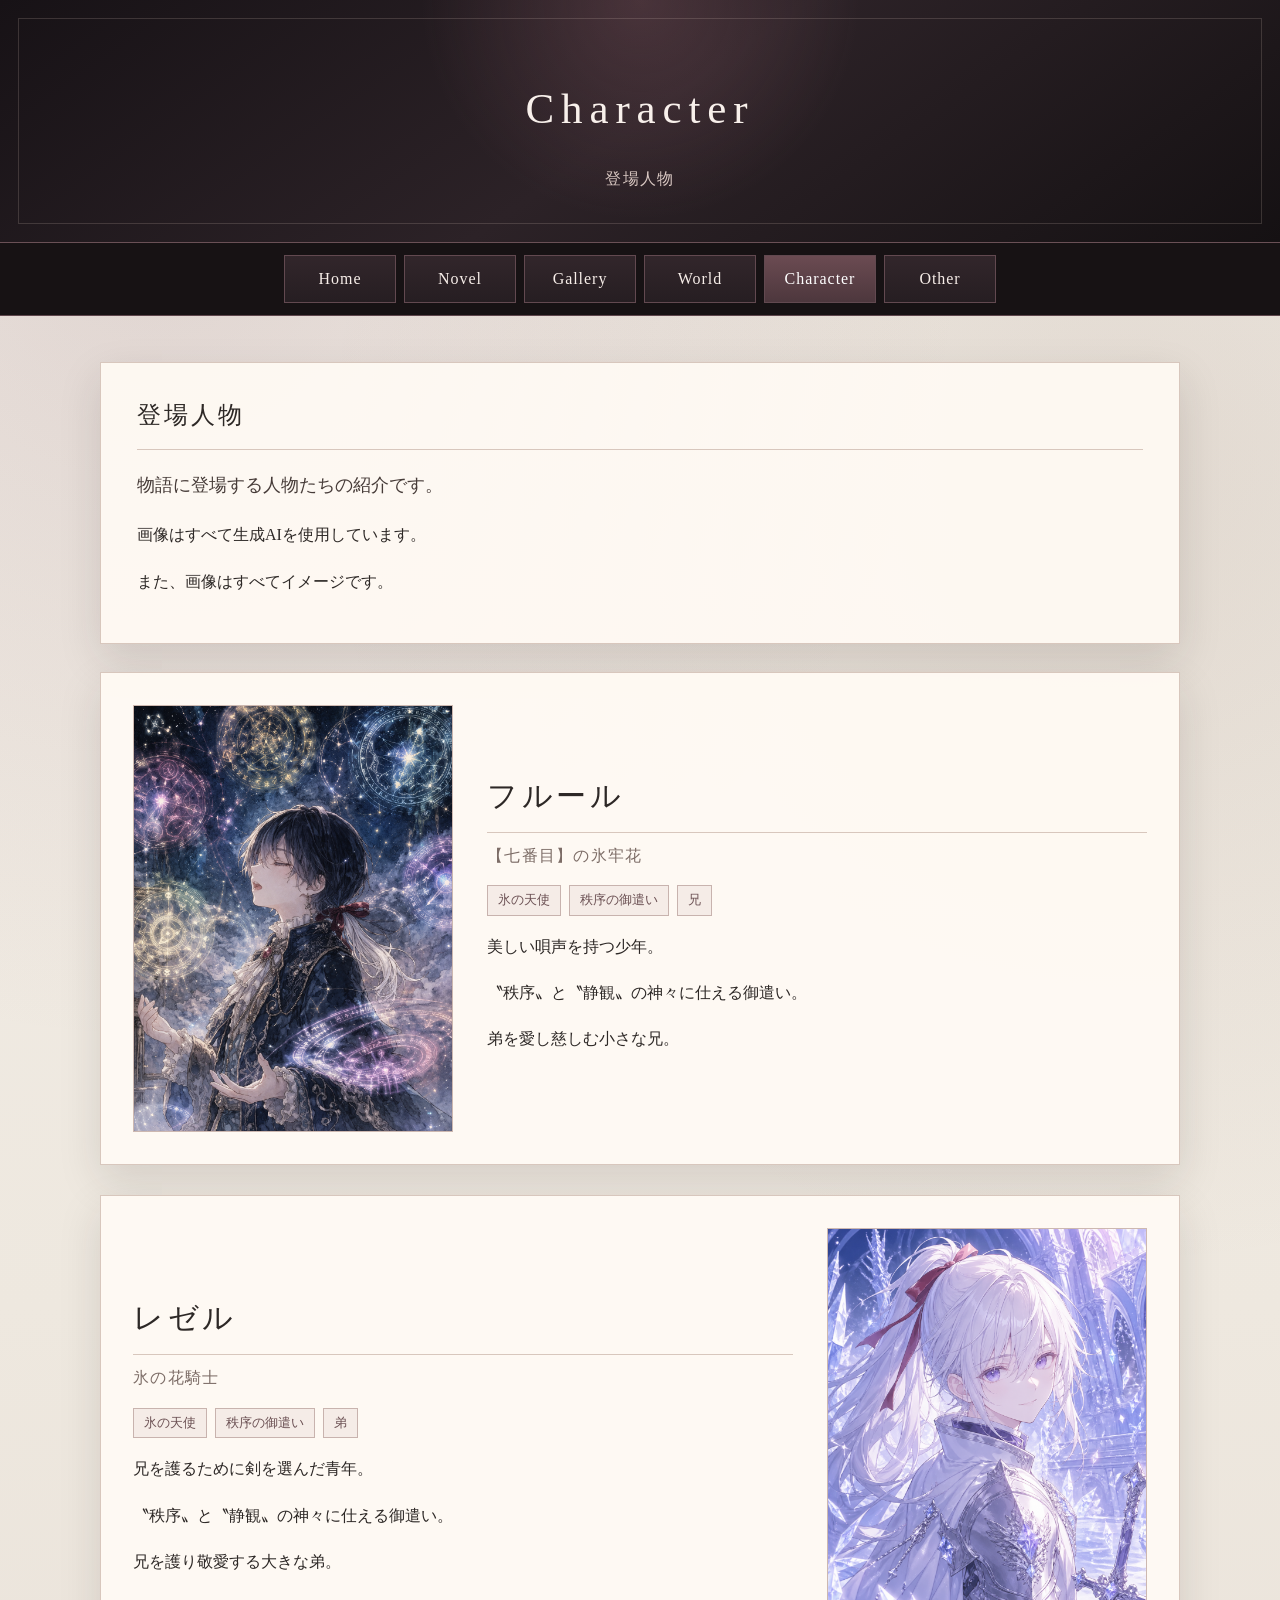
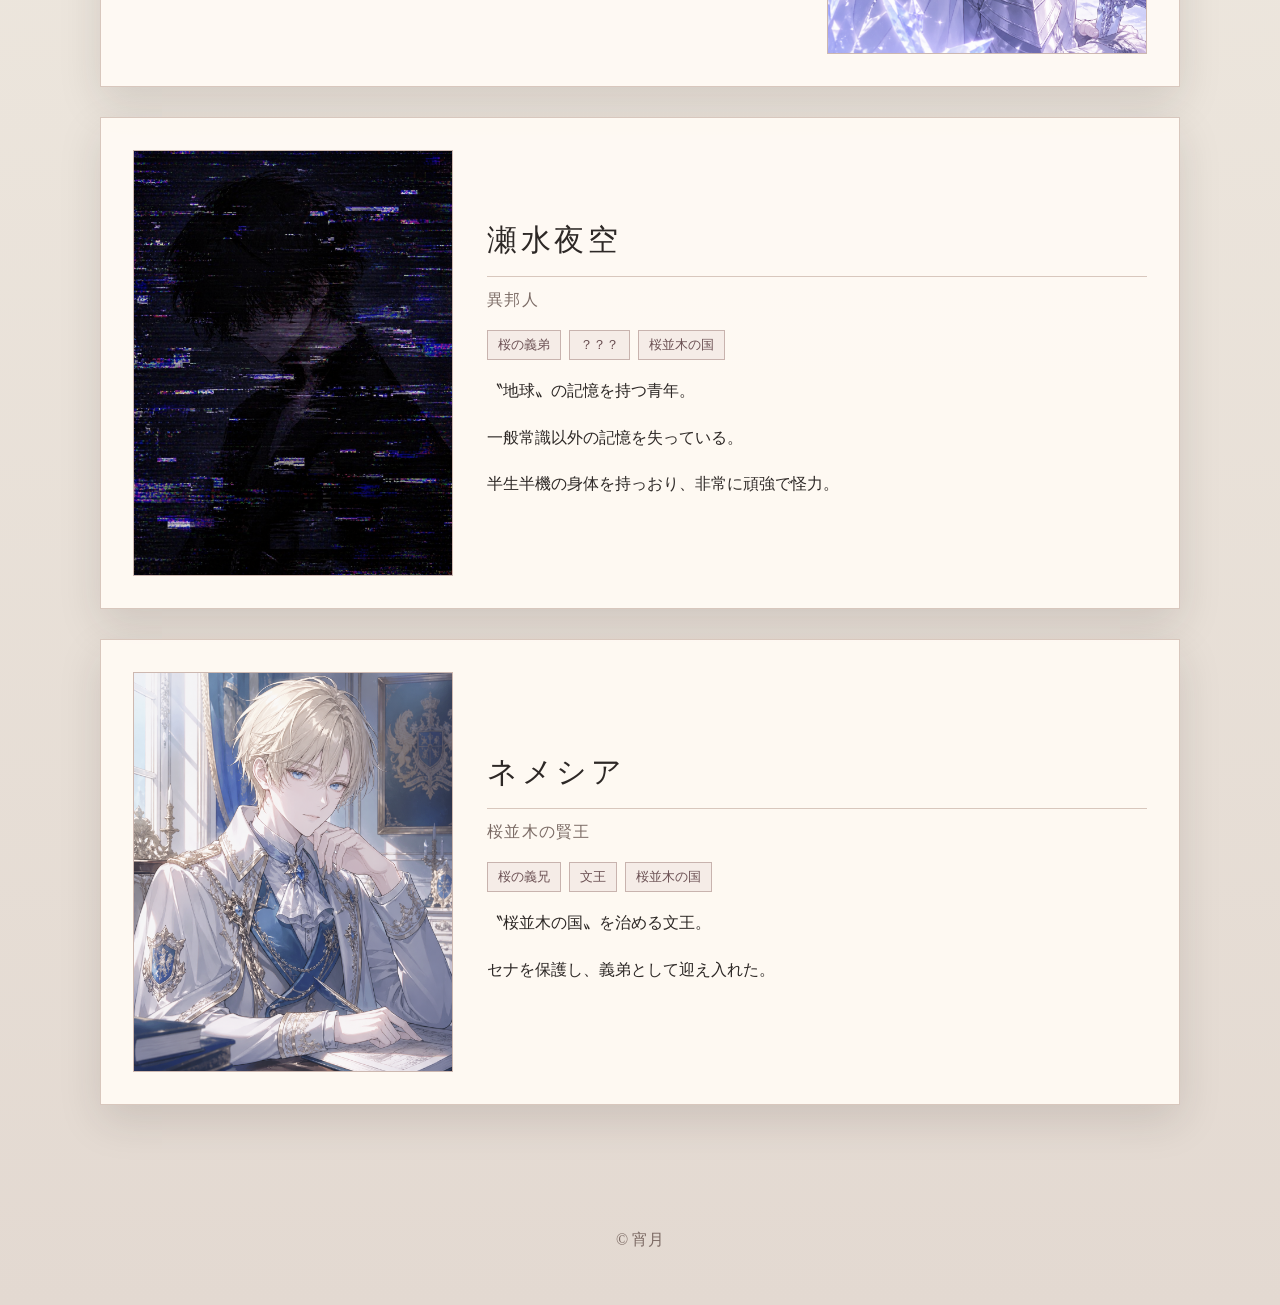
==== character.html @ 17c8d9ae "Update character descriptions and roles" ====
<!DOCTYPE html>
<html lang="ja">
<head>
<meta charset="UTF-8">
<meta name="viewport" content="width=device-width, initial-scale=1.0">
<title>Character｜宵月の書庫</title>
<link rel="stylesheet" href="style.css">
</head>

<body>

<header class="site-header">
  <h1>Character</h1>
  <p>登場人物</p>
</header>

<nav class="global-nav">
  <a href="main.html">Home</a>
  <a href="novel.html">Novel</a>
  <a href="illust.html">Gallery</a>
  <a href="world.html">World</a>
  <a class="current" href="character.html">Character</a>
  <a href="other.html">Other</a>
</nav>

<main class="container">

  <section class="card">
    <h2>登場人物</h2>
    <p class="lead">
      物語に登場する人物たちの紹介です。
    </p>
    <p>
      画像はすべて生成AIを使用しています。</p>
    <p>また、画像はすべてイメージです。
    </p>
  </section>

  <section class="character-list">

    <article class="character-card">
      <div class="character-image">
        <img src="images/fleur.png" alt="フルールのイラスト">
      </div>

      <div class="character-text">
        <h2>フルール</h2>
        <p class="character-role">【七番目】の氷牢花</p>

        <div class="novel-meta">
          <span class="tag">氷の天使</span>
          <span class="tag">秩序の御遣い</span>
          <span class="tag">兄</span>
        </div>

        <p>
          美しい唄声を持つ少年。</p>
        <p>〝秩序〟と〝静観〟の神々に仕える御遣い。</p>
        <p>弟を愛し慈しむ小さな兄。
        </p>
      </div>
    </article>

    <article class="character-card reverse">
      <div class="character-image">
        <img src="images/ailes.png" alt="レゼルのイラスト">
      </div>

      <div class="character-text">
        <h2>レゼル</h2>
        <p class="character-role">氷の花騎士</p>

        <div class="novel-meta">
          <span class="tag">氷の天使</span>
          <span class="tag">秩序の御遣い</span>
          <span class="tag">弟</span>
        </div>

        <p>
          兄を護るために剣を選んだ青年。</p>
        <p>〝秩序〟と〝静観〟の神々に仕える御遣い。</p>
        <p>兄を護り敬愛する大きな弟。
        </p>
          
      </div>
    </article>

     <article class="character-card">
      <div class="character-image">
        <img src="images/sena.png" alt="セナのイラスト">
      </div>

      <div class="character-text">
        <h2>瀬水夜空</h2>
        <p class="character-role">異邦人</p>

        <div class="novel-meta">
          <span class="tag">桜の義弟</span>
          <span class="tag">？？？</span>
          <span class="tag">桜並木の国</span>
        </div>

        <p>
          〝地球〟の記憶を持つ青年。</p>
        <p>一般常識以外の記憶を失っている。</p>
        <p> 半生半機の身体を持っおり、非常に頑強で怪力。</p>
        </p>
      </div>
    </article>

    <article class="character-card">
      <div class="character-image">
        <img src="images/nemesia.png" alt="ネメシアのイラスト">
      </div>

      <div class="character-text">
        <h2>ネメシア</h2>
        <p class="character-role">桜並木の賢王</p>

        <div class="novel-meta">
          <span class="tag">桜の義兄</span>
          <span class="tag">文王</span>
          <span class="tag">桜並木の国</span>
        </div>

        <p>
          〝桜並木の国〟を治める文王。</p>
        <p>セナを保護し、義弟として迎え入れた。</p>
        </p>
      </div>
    </article>



  </section>

</main>

<footer class="site-footer">
  <p>&copy; 宵月</p>
</footer>

</body>
</html>
---- style.css ----
*{
  box-sizing:border-box;
}

:root{
  --bg:#eee8df;
  --paper:#fffaf4;
  --ink:#2d2826;
  --muted:#7c6c66;
  --dark:#1a1518;
  --dark2:#2b2226;
  --wine:#5f3f46;
  --rose:#9f7775;
  --line:#d8c7bd;
  --shadow:0 16px 40px rgba(40,28,30,0.13);
}

html{
  scroll-behavior:smooth;
}

body{
  margin:0;
  background:
    radial-gradient(circle at 12% 8%, rgba(132,91,101,0.16), transparent 28%),
    radial-gradient(circle at 88% 16%, rgba(120,91,70,0.13), transparent 30%),
    linear-gradient(180deg,#f3eee8 0%,var(--bg) 45%,#e3d9d1 100%);
  color:var(--ink);
  font-family:"Yu Mincho","Hiragino Mincho ProN","YuMincho",serif;
  line-height:1.9;
}

a{
  color:var(--wine);
  text-decoration:none;
}

a:hover{
  color:var(--rose);
}

img{
  max-width:100%;
  display:block;
}

/* 共通ヘッダー */
.site-header{
  position:relative;
  overflow:hidden;
  padding:68px 20px 48px;
  text-align:center;
  color:#f8f0eb;
  background:
    radial-gradient(circle at center top, rgba(137,91,102,0.34), transparent 32%),
    linear-gradient(145deg,#171216 0%,#2c2227 50%,#151113 100%);
  border-bottom:1px solid #6a5056;
}

.site-header::before{
  content:"";
  position:absolute;
  inset:18px;
  border:1px solid rgba(222,197,190,0.18);
  pointer-events:none;
}

.site-header h1{
  position:relative;
  margin:0;
  font-size:43px;
  font-weight:normal;
  letter-spacing:0.16em;
}

.site-header p{
  position:relative;
  margin:14px 0 0;
  color:#d9c8c2;
  letter-spacing:0.08em;
}

/* 共通ナビ */
.global-nav{
  display:flex;
  justify-content:center;
  gap:8px;
  padding:12px 18px;
  background:#171214;
  border-bottom:1px solid #5e464c;
  position:sticky;
  top:0;
  z-index:10;
}

.global-nav a{
  min-width:112px;
  padding:8px 16px;
  color:#f7eee9;
  text-align:center;
  border:1px solid #624950;
  background:linear-gradient(#32262b,#261e22);
  letter-spacing:0.06em;
}

.global-nav a:hover,
.global-nav a.current{
  color:#fff;
  background:linear-gradient(#6b4b52,#4d373d);
}

.container{
  width:min(1080px,92%);
  margin:46px auto 70px;
}

.card{
  margin-bottom:28px;
  padding:30px 36px;
  background:rgba(255,250,244,0.94);
  border:1px solid var(--line);
  box-shadow:var(--shadow);
}

.card h2{
  margin:0 0 18px;
  padding-bottom:10px;
  border-bottom:1px solid var(--line);
  font-weight:normal;
  letter-spacing:0.12em;
}

.lead{
  font-size:18px;
  color:#463b38;
}

.small-note{
  color:var(--muted);
  font-size:14px;
}

footer.site-footer{
  padding:34px 20px;
  text-align:center;
  color:#7b6963;
}

/* 入口ページ */
.entrance-page{
  min-height:100vh;
  display:grid;
  place-items:center;
  background:
    radial-gradient(circle at center 18%, rgba(151,101,111,0.36), transparent 30%),
    radial-gradient(circle at center bottom, rgba(85,54,63,0.5), transparent 38%),
    linear-gradient(#0d0b0d,#21181d 55%,#0b090a);
  color:#f8f0eb;
}

.entrance-box{
  width:min(760px,90%);
  padding:64px 56px;
  text-align:center;
  background:rgba(19,14,17,0.78);
  border:1px solid rgba(200,166,166,0.48);
  box-shadow:0 0 70px rgba(0,0,0,0.52);
}

.entrance-box::before,
.entrance-box::after{
  content:"✦";
  display:block;
  color:#b99595;
  letter-spacing:1em;
  margin-bottom:18px;
}

.entrance-box::after{
  margin:28px 0 0;
}

.entrance-box h1{
  margin:0;
  font-size:52px;
  font-weight:normal;
  letter-spacing:0.18em;
}

.entrance-subtitle{
  color:#bda7a5;
  letter-spacing:0.16em;
}

.catchcopy{
  margin:18px 0 34px;
  color:#e4d7d1;
}

.notice{
  max-width:560px;
  margin:30px auto;
  padding:18px 22px;
  color:#cfc0bb;
  border-top:1px solid rgba(200,166,166,0.35);
  border-bottom:1px solid rgba(200,166,166,0.35);
  font-size:14px;
}

.enter-button{
  display:inline-block;
  margin-top:12px;
  padding:10px 52px;
  color:#f8f0eb;
  border:1px solid #b99595;
  background:rgba(95,63,70,0.25);
  letter-spacing:0.2em;
}

.enter-button:hover{
  background:#6b4b52;
  color:#fff;
}

/* Home */
.hero-card{
  display:grid;
  grid-template-columns:1.1fr 0.9fr;
  gap:30px;
  align-items:center;
}

.hero-title{
  font-size:28px;
  font-weight:normal;
  letter-spacing:0.12em;
  margin:0 0 18px;
}

.moon-panel{
  min-height:260px;
  display:grid;
  place-items:center;
  background:
    radial-gradient(circle at 50% 38%, #f7eee9 0 7%, #c9aaa8 8% 10%, transparent 11%),
    radial-gradient(circle at center, rgba(140,96,104,0.42), transparent 34%),
    linear-gradient(145deg,#241b20,#0f0d0e);
  border:1px solid #8a6a70;
  color:#d8c7c2;
  letter-spacing:0.2em;
}

.update-list{
  padding-left:0;
  list-style:none;
}

.update-list li{
  padding:8px 0;
  border-bottom:1px dotted #c7b6ad;
}

.update-list time{
  display:inline-block;
  min-width:110px;
  color:#7b6661;
}

/* 小説一覧 */
.two-column{
  display:grid;
  grid-template-columns:230px 1fr;
  gap:30px;
  align-items:start;
}

.side-menu{
  position:sticky;
  top:72px;
  padding:24px;
  background:rgba(255,250,244,0.94);
  border:1px solid var(--line);
  box-shadow:var(--shadow);
}

.side-menu h2{
  margin:0 0 14px;
  font-size:18px;
  font-weight:normal;
  letter-spacing:0.1em;
}

.side-menu a{
  display:block;
  padding:9px 0;
  border-bottom:1px dotted #c7b6ad;
}

.novel-item{
  padding:20px 0;
  border-bottom:1px dotted #c7b6ad;
}

.novel-item:last-child{
  border-bottom:none;
}

.novel-item h3{
  margin:0 0 8px;
  font-size:23px;
  font-weight:normal;
}

.novel-meta{
  display:flex;
  flex-wrap:wrap;
  gap:8px;
  margin:10px 0;
}

.tag{
  display:inline-block;
  padding:2px 10px;
  color:#6b5053;
  border:1px solid #c8b3ae;
  background:#f5ece7;
  font-size:13px;
}

.read-link{
  display:inline-block;
  margin-top:8px;
  padding:6px 22px;
  border:1px solid #8f696b;
  background:#fff7f1;
}

.read-link:hover{
  background:#6b4b52;
  color:#fff;
}

/* 本文ページ */
.reading-tools{
  width:min(980px,92%);
  margin:34px auto 0;
  text-align:right;
}

.reading-tools button{
  font-family:inherit;
  font-size:15px;
  padding:8px 18px;
  margin-left:8px;
  color:#3a302d;
  background:#fffaf5;
  border:1px solid #cdbdb3;
  cursor:pointer;
}

.reading-tools button:hover,
.reading-tools button.active{
  color:#fffaf5;
  background:#5f494c;
}

.novel-body{
  width:min(980px,92%);
  margin:24px auto 50px;
  padding:62px 78px;
  background:rgba(255,250,244,0.96);
  border:1px solid var(--line);
  box-shadow:var(--shadow);
}

.chapter{
  text-align:center;
  margin-bottom:54px;
}

.chapter h2{
  margin:0;
  font-size:31px;
  font-weight:normal;
  letter-spacing:0.12em;
}

.chapter p{
  margin-top:10px;
  color:var(--muted);
}

.novel-body p{
  margin:0 0 1.85em;
  font-size:19px;
  line-height:2.25;
}

.novel-body.vertical{
  width:min(1160px,94%);
  height:74vh;
  overflow-x:auto;
  overflow-y:hidden;
  writing-mode:vertical-rl;
  text-orientation:upright;
  line-height:2.1;
  padding:52px 44px;
}

.novel-body.vertical .chapter{
  text-align:left;
  margin-left:56px;
  margin-bottom:0;
}

.novel-body.vertical p{
  margin:0 0 0 1.75em;
  font-size:19px;
}

.sideways{
  text-combine-upright:all;
}

.page-footer{
  width:min(980px,92%);
  margin:30px auto 70px;
  display:flex;
  justify-content:space-between;
  gap:20px;
}

.page-footer a{
  color:var(--wine);
}

/* Gallery */
.gallery-grid{
  display:grid;
  grid-template-columns:repeat(3,1fr);
  gap:20px;
}

.gallery-item{
  min-height:210px;
  display:grid;
  place-items:center;
  background:
    linear-gradient(145deg,#e9ded7,#f8f0ea);
  border:1px solid #ccb8b1;
  color:#8a746d;
}

.gallery-caption{
  margin-top:8px;
  color:var(--muted);
  font-size:14px;
}

/* World */
.dictionary dt{
  margin-top:18px;
  font-weight:bold;
  color:#4d393e;
}

.dictionary dd{
  margin:6px 0 0 1em;
  color:#4d433f;
}

.world-grid{
  display:grid;
  grid-template-columns:repeat(2,1fr);
  gap:24px;
}

/* Other */
.link-list{
  padding-left:0;
  list-style:none;
}

.link-list li{
  padding:9px 0;
  border-bottom:1px dotted #c7b6ad;
}

@media (max-width:760px){
  .site-header h1,
  .entrance-box h1{
    font-size:31px;
  }

  .global-nav{
    flex-wrap:wrap;
    position:static;
  }

  .global-nav a{
    min-width:94px;
  }

  .container{
    width:92%;
    margin:32px auto 50px;
  }

  .card{
    padding:24px 22px;
  }

  .hero-card,
  .two-column,
  .world-grid,
  .gallery-grid{
    grid-template-columns:1fr;
  }

  .side-menu{
    position:static;
  }

  .reading-tools{
    text-align:center;
  }

  .novel-body{
    padding:34px 24px;
  }

  .novel-body p{
    font-size:18px;
  }

  .novel-body.vertical{
    height:70vh;
    padding:32px 24px;
  }

  .page-footer{
    display:block;
    text-align:center;
  }

  .page-footer a{
    display:block;
    margin:12px 0;
  }
}

/* Character */
.character-list{
  display:grid;
  gap:30px;
}

.character-card{
  display:grid;
  grid-template-columns:320px 1fr;
  gap:34px;
  align-items:center;
  padding:32px;
  background:rgba(255,250,244,0.96);
  border:1px solid var(--line);
  box-shadow:var(--shadow);
}

.character-card.reverse{
  grid-template-columns:1fr 320px;
}

.character-card.reverse .character-image{
  order:2;
}

.character-card.reverse .character-text{
  order:1;
}

.character-image{
  min-height:360px;
  display:grid;
  place-items:center;
  background:
    radial-gradient(circle at center, rgba(159,119,117,0.18), transparent 38%),
    linear-gradient(145deg,#eadfd8,#fff8f2);
  border:1px solid #cdb8b0;
  overflow:hidden;
}

.character-image img{
  width:100%;
  height:100%;
  object-fit:cover;
}

.character-text h2{
  margin:0 0 8px;
  font-size:30px;
  font-weight:normal;
  letter-spacing:0.12em;
  border-bottom:1px solid var(--line);
  padding-bottom:8px;
}

.character-role{
  margin:0 0 14px;
  color:var(--muted);
  letter-spacing:0.08em;
}

@media (max-width:760px){
  .character-card,
  .character-card.reverse{
    grid-template-columns:1fr;
    padding:24px;
  }

  .character-card.reverse .character-image,
  .character-card.reverse .character-text{
    order:initial;
  }

  .character-image{
    min-height:300px;
  }
}

.moon-panel img{
  width:100%;
  height:100%;
  object-fit:cover;
  object-position:center;
  filter:brightness(0.9);
}

/* Cover Page */
.cover-card{
  display:grid;
  grid-template-columns:360px 1fr;
  gap:36px;
  align-items:center;
}

.cover-image{
  min-height:480px;
  display:grid;
  place-items:center;
  background:
    radial-gradient(circle at center, rgba(159,119,117,0.18), transparent 38%),
    linear-gradient(145deg,#eadfd8,#fff8f2);
  border:1px solid #cdb8b0;
  overflow:hidden;
}

.cover-image img{
  width:100%;
  height:100%;
  object-fit:cover;
}

.cover-text h2{
  margin:0 0 12px;
  font-size:32px;
  font-weight:normal;
  letter-spacing:0.12em;
  border-bottom:1px solid var(--line);
  padding-bottom:10px;
}

@media (max-width:760px){
  .cover-card{
    grid-template-columns:1fr;
  }

  .cover-image{
    min-height:360px;
  }
}
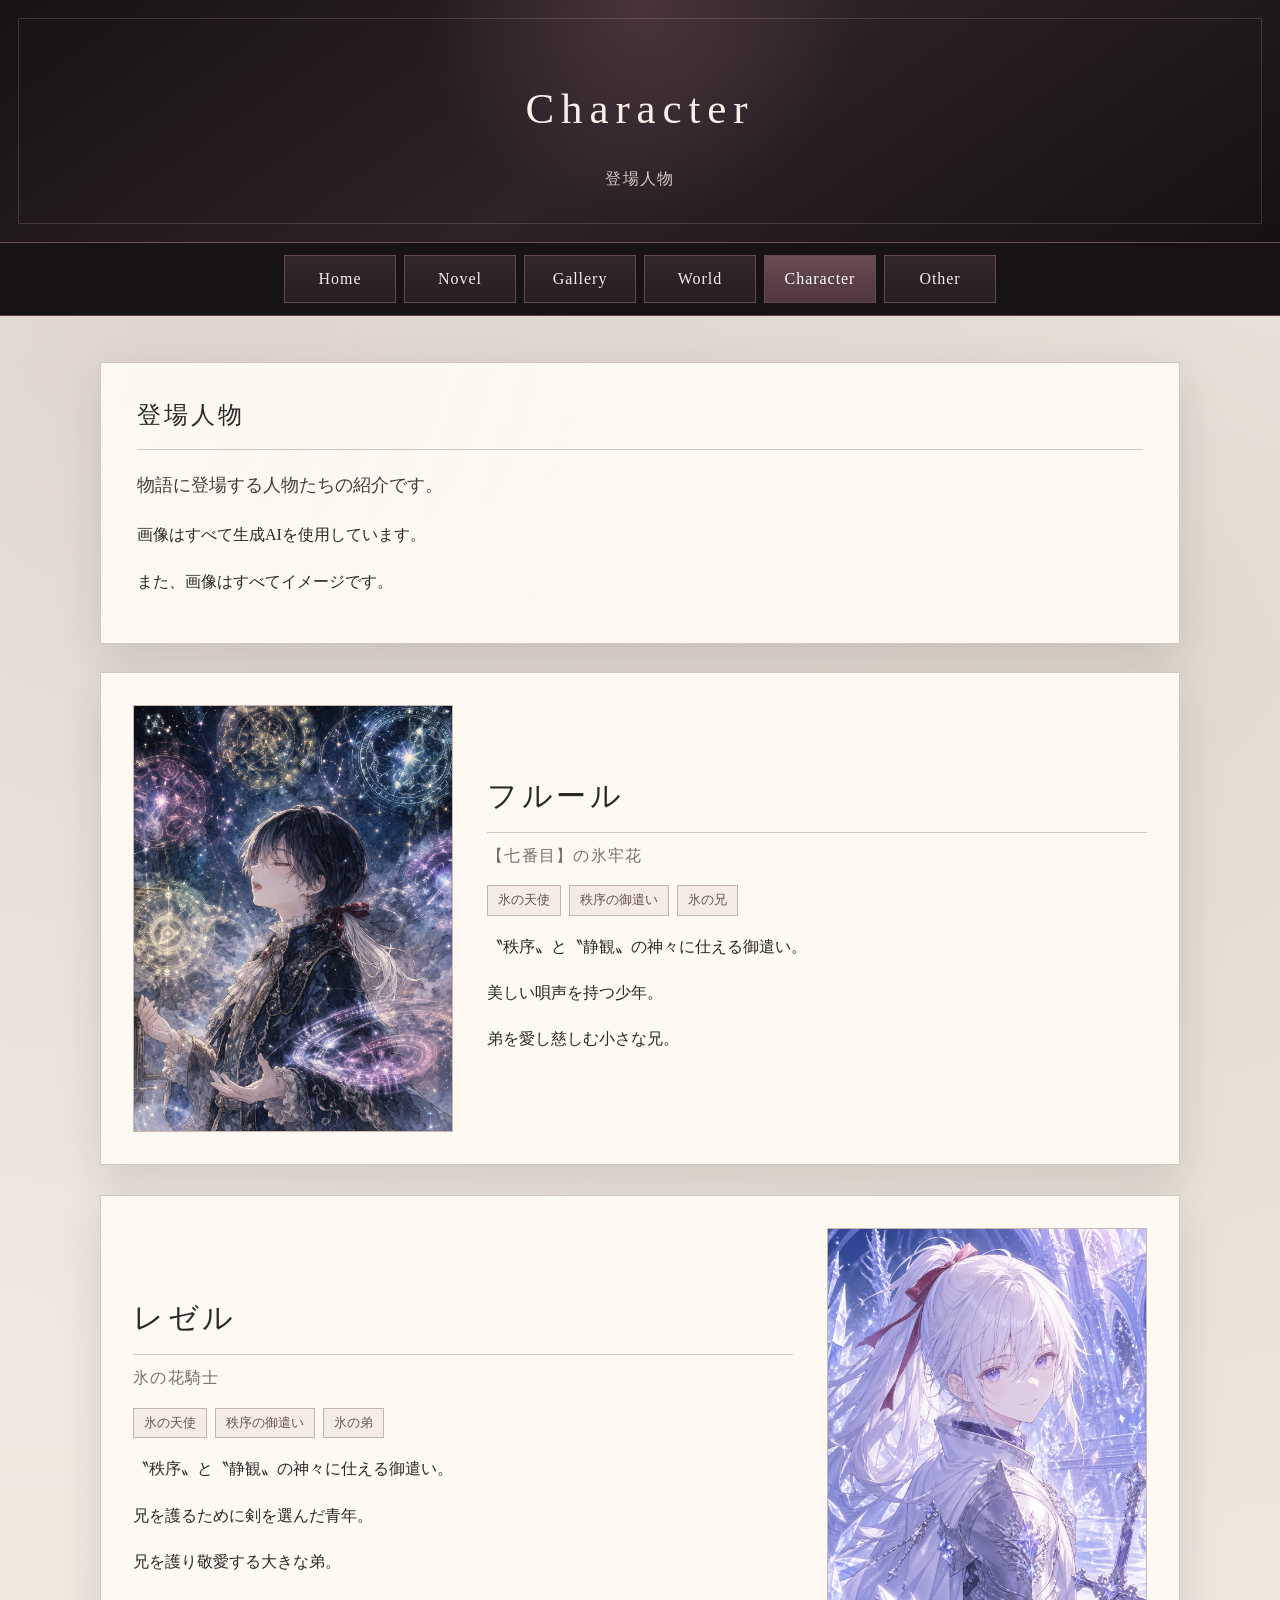
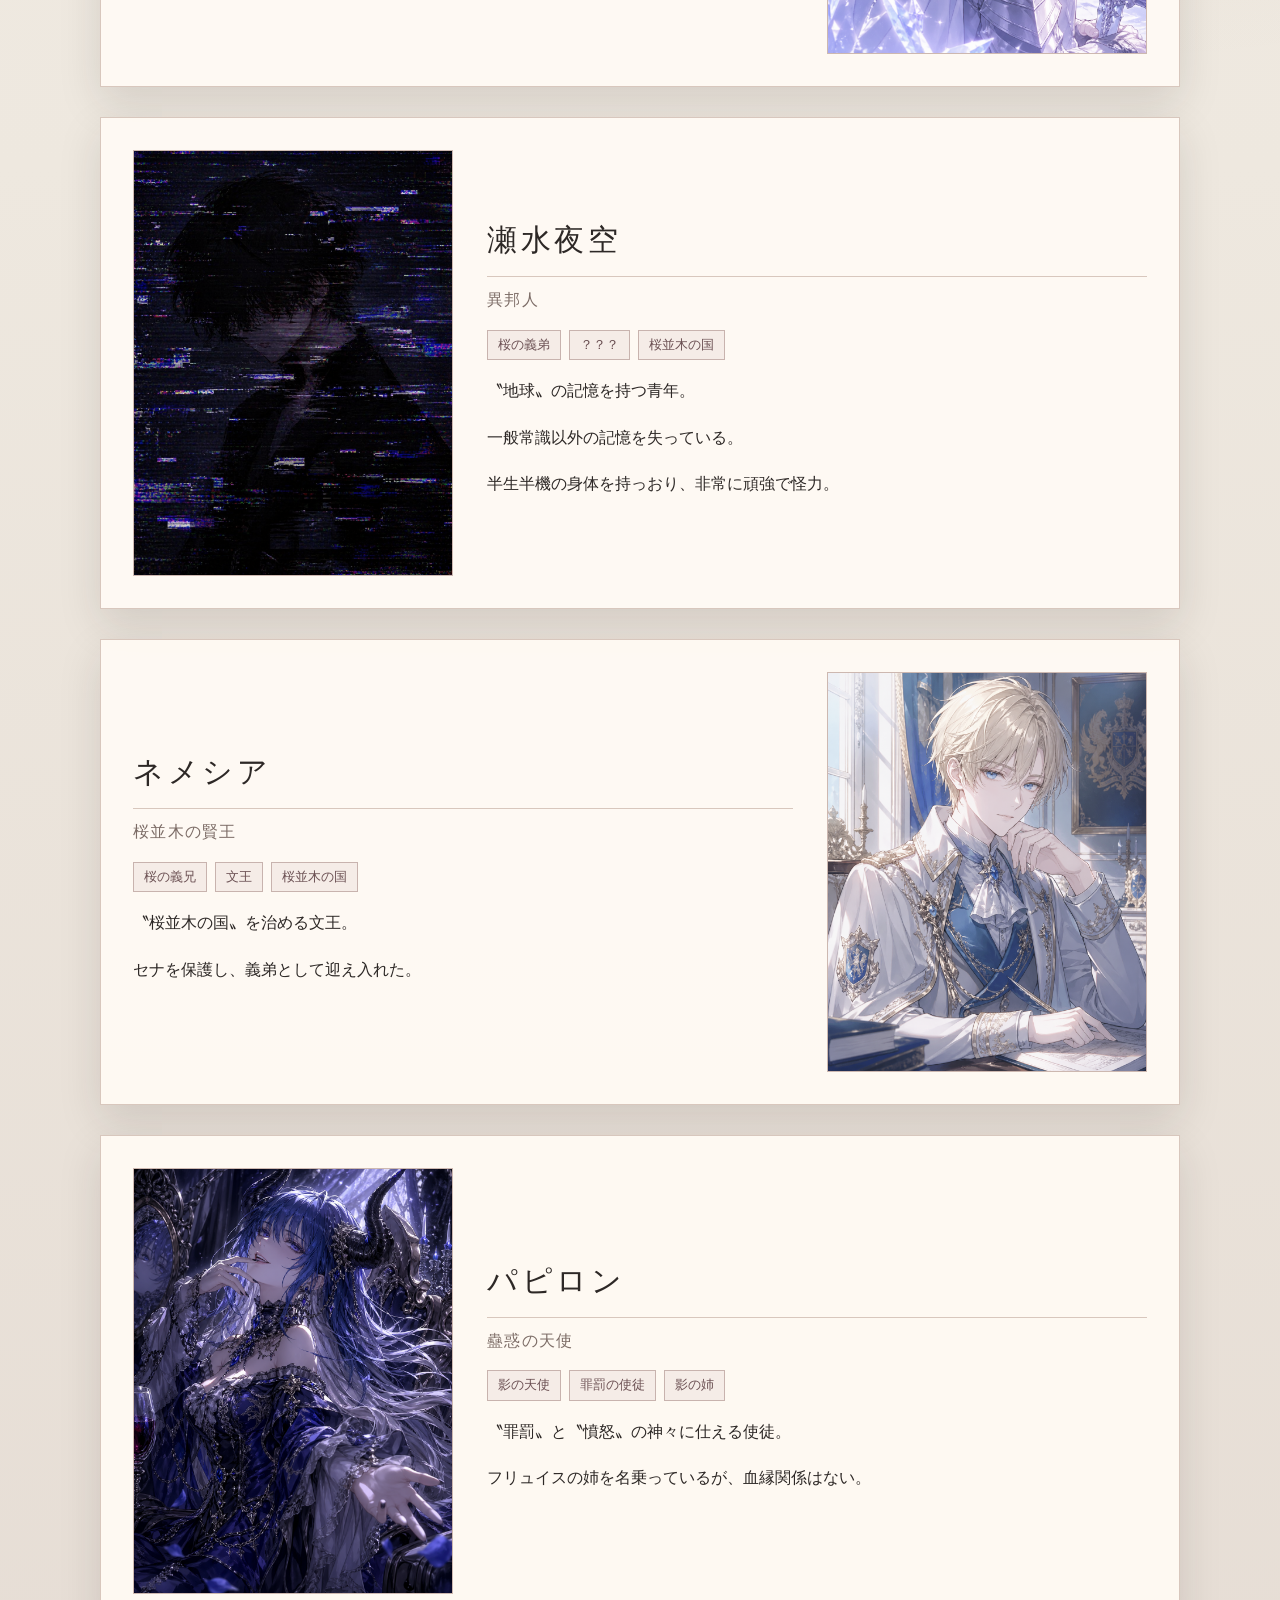
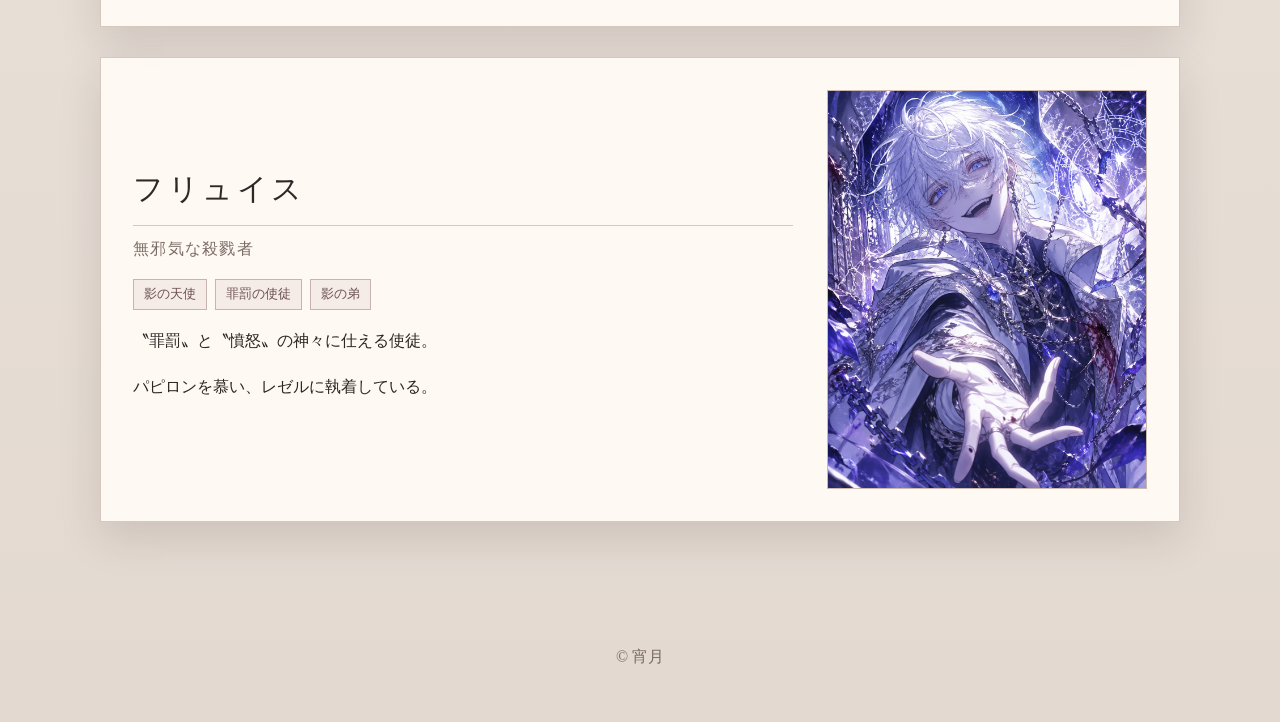
==== commit fee0e59d: "Update character descriptions and add new characters" ====
--- a/character.html
+++ b/character.html
@@ -50,12 +50,11 @@
         <div class="novel-meta">
           <span class="tag">氷の天使</span>
           <span class="tag">秩序の御遣い</span>
-          <span class="tag">兄</span>
+          <span class="tag">氷の兄</span>
         </div>
-
-        <p>
-          美しい唄声を持つ少年。</p>
-        <p>〝秩序〟と〝静観〟の神々に仕える御遣い。</p>
+          
+        <p>〝秩序〟と〝静観〟の神々に仕える御遣い。
+        <p> 美しい唄声を持つ少年。
         <p>弟を愛し慈しむ小さな兄。
         </p>
       </div>
@@ -73,12 +72,11 @@
         <div class="novel-meta">
           <span class="tag">氷の天使</span>
           <span class="tag">秩序の御遣い</span>
-          <span class="tag">弟</span>
+          <span class="tag">氷の弟</span>
         </div>
 
-        <p>
-          兄を護るために剣を選んだ青年。</p>
-        <p>〝秩序〟と〝静観〟の神々に仕える御遣い。</p>
+        <p>〝秩序〟と〝静観〟の神々に仕える御遣い。
+        <p>兄を護るために剣を選んだ青年。
         <p>兄を護り敬愛する大きな弟。
         </p>
           
@@ -101,14 +99,14 @@
         </div>
 
         <p>
-          〝地球〟の記憶を持つ青年。</p>
-        <p>一般常識以外の記憶を失っている。</p>
-        <p> 半生半機の身体を持っおり、非常に頑強で怪力。</p>
+          〝地球〟の記憶を持つ青年。
+        <p>一般常識以外の記憶を失っている。
+        <p> 半生半機の身体を持っおり、非常に頑強で怪力。
         </p>
       </div>
     </article>
 
-    <article class="character-card">
+    <article class="character-card reverse">
       <div class="character-image">
         <img src="images/nemesia.png" alt="ネメシアのイラスト">
       </div>
@@ -124,8 +122,50 @@
         </div>
 
         <p>
-          〝桜並木の国〟を治める文王。</p>
-        <p>セナを保護し、義弟として迎え入れた。</p>
+          〝桜並木の国〟を治める文王。
+        <p>セナを保護し、義弟として迎え入れた。
+        </p>
+      </div>
+    </article>
+
+    <article class="character-card">
+      <div class="character-image">
+        <img src="images/papillon.png" alt="パピロンのイラスト">
+      </div>
+
+    <div class="character-text">
+        <h2>パピロン</h2>
+        <p class="character-role">蠱惑の天使</p>
+
+        <div class="novel-meta">
+          <span class="tag">影の天使</span>
+          <span class="tag">罪罰の使徒</span>
+          <span class="tag">影の姉</span>
+        </div>
+
+        <p>〝罪罰〟と〝憤怒〟の神々に仕える使徒。
+        <p>フリュイスの姉を名乗っているが、血縁関係はない。
+        </p>
+      </div>
+    </article>
+
+    <article class="character-card reverse">
+      <div class="character-image">
+        <img src="images/fruis.png" alt="フリュイスのイラスト">
+      </div>
+
+      <div class="character-text">
+        <h2>フリュイス</h2>
+        <p class="character-role">無邪気な殺戮者</p>
+
+        <div class="novel-meta">
+          <span class="tag">影の天使</span>
+          <span class="tag">罪罰の使徒</span>
+          <span class="tag">影の弟</span>
+        </div>
+
+        <p>〝罪罰〟と〝憤怒〟の神々に仕える使徒。
+        <p>パピロンを慕い、レゼルに執着している。
         </p>
       </div>
     </article>
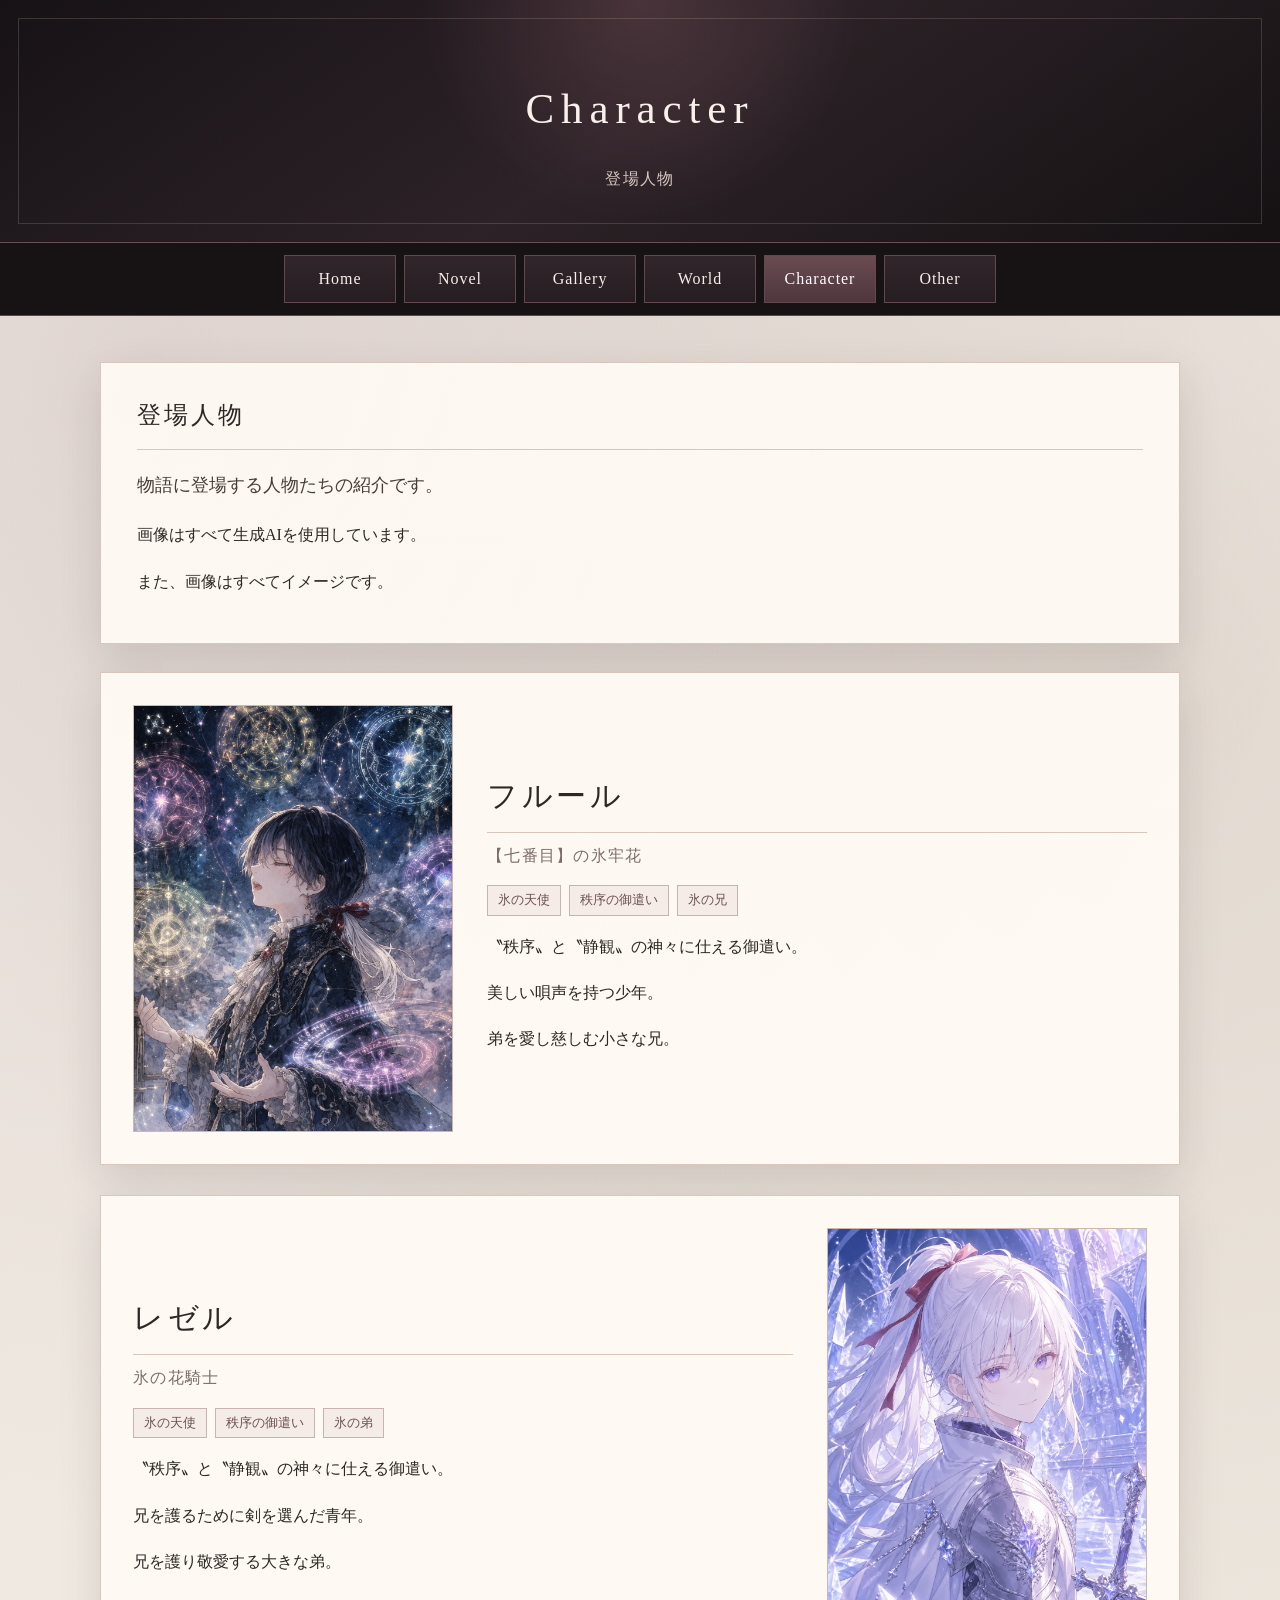
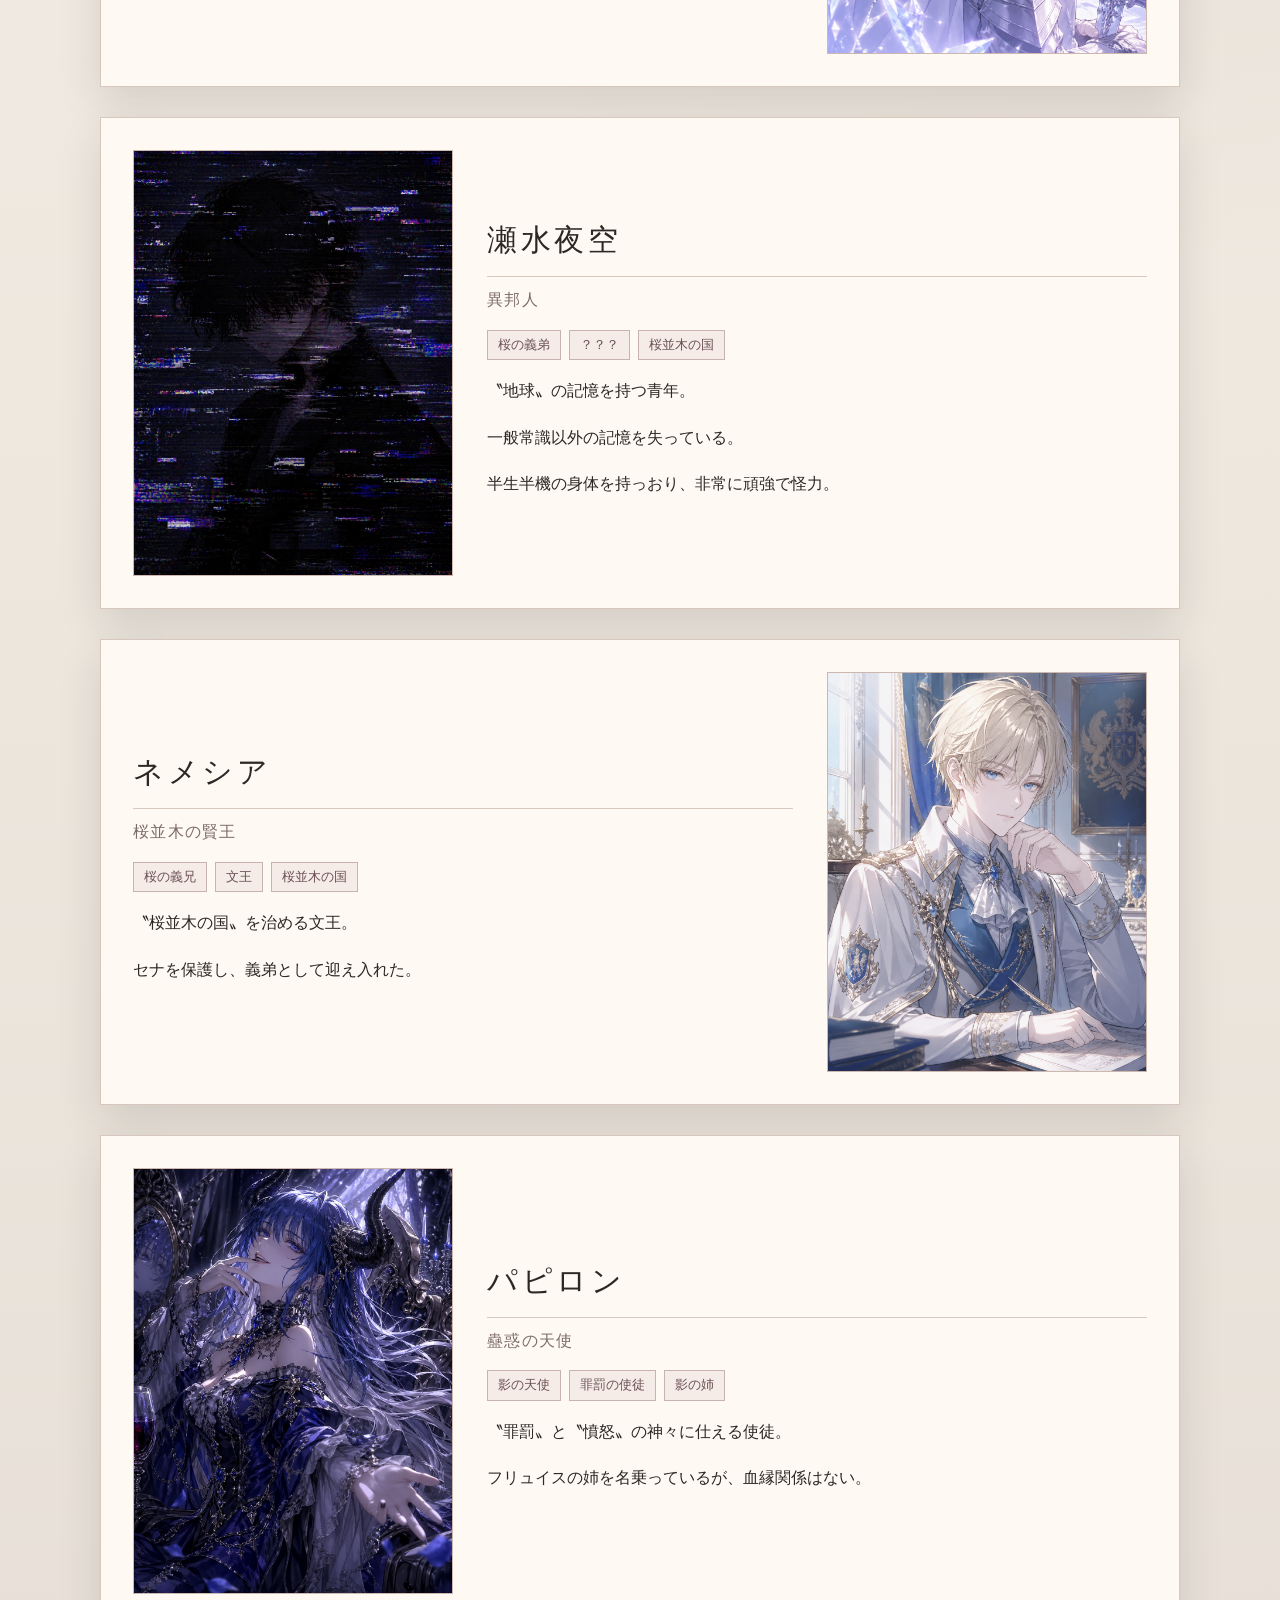
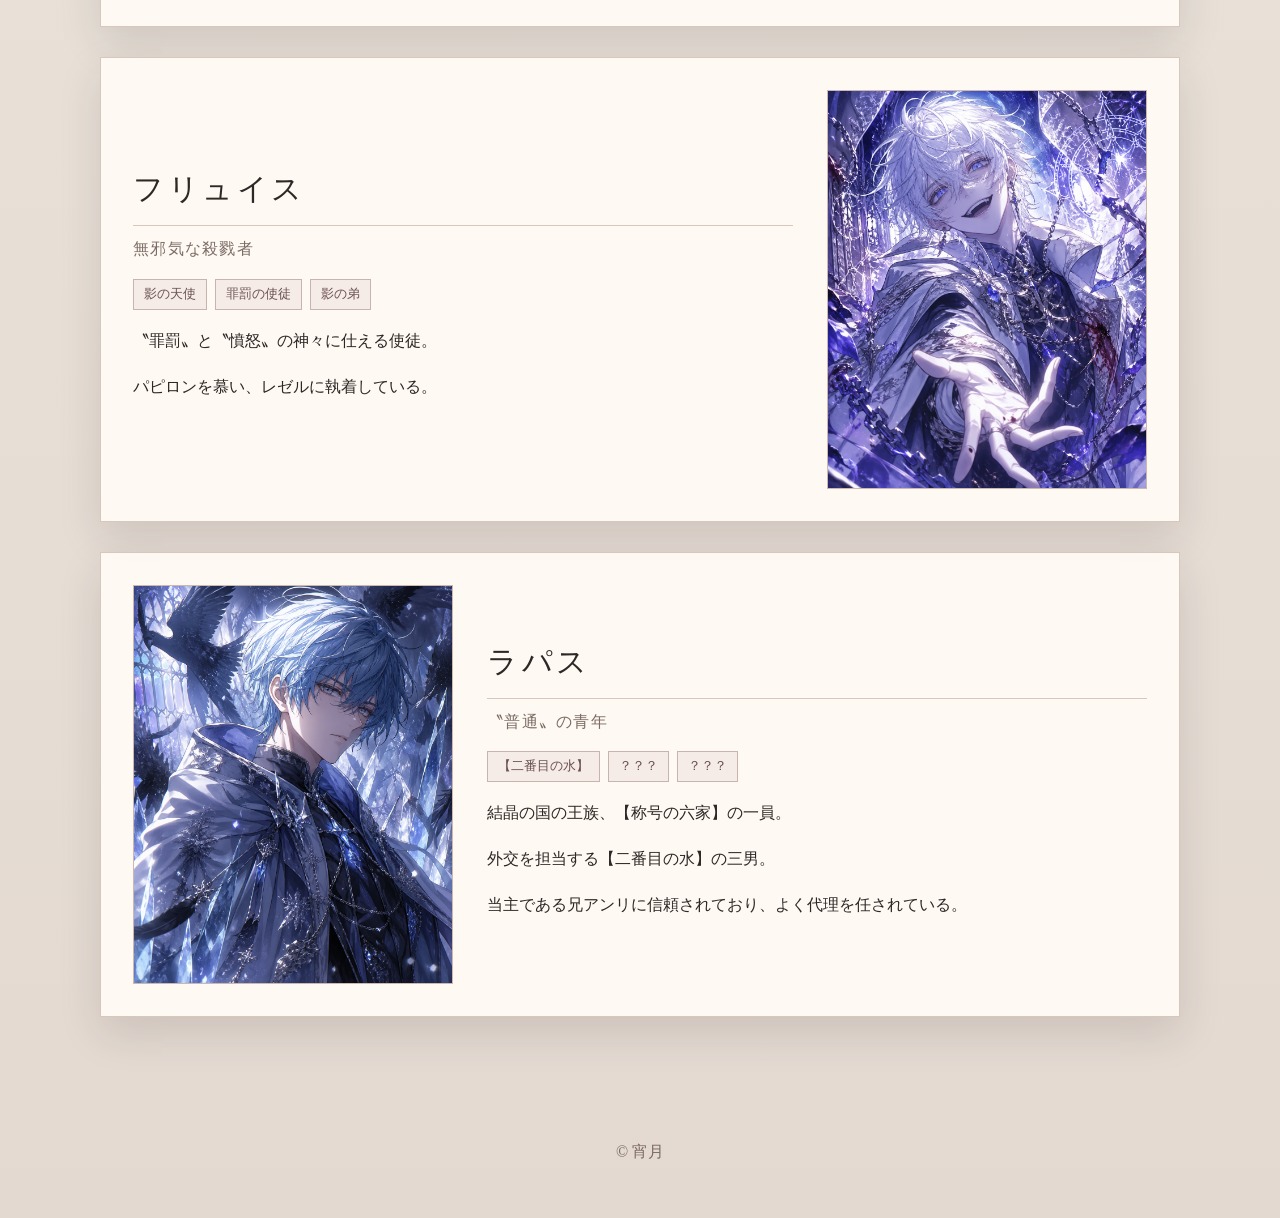
==== commit 5fd412d6: "Add character card for ラパス with details" ====
--- a/character.html
+++ b/character.html
@@ -170,6 +170,28 @@
       </div>
     </article>
 
+        <article class="character-card">
+      <div class="character-image">
+        <img src="images/rapace.png" alt="ラパスのイラスト">
+      </div>
+
+    <div class="character-text">
+        <h2>ラパス</h2>
+        <p class="character-role">〝普通〟の青年</p>
+
+        <div class="novel-meta">
+          <span class="tag">【二番目の水】</span>
+          <span class="tag">？？？</span>
+          <span class="tag">？？？</span>
+        </div>
+
+        <p>結晶の国の王族、【称号の六家】の一員。
+        <p>外交を担当する【二番目の水】の三男。
+        <p>当主である兄アンリに信頼されており、よく代理を任されている。
+        </p>
+      </div>
+    </article>
+
 
 
   </section>
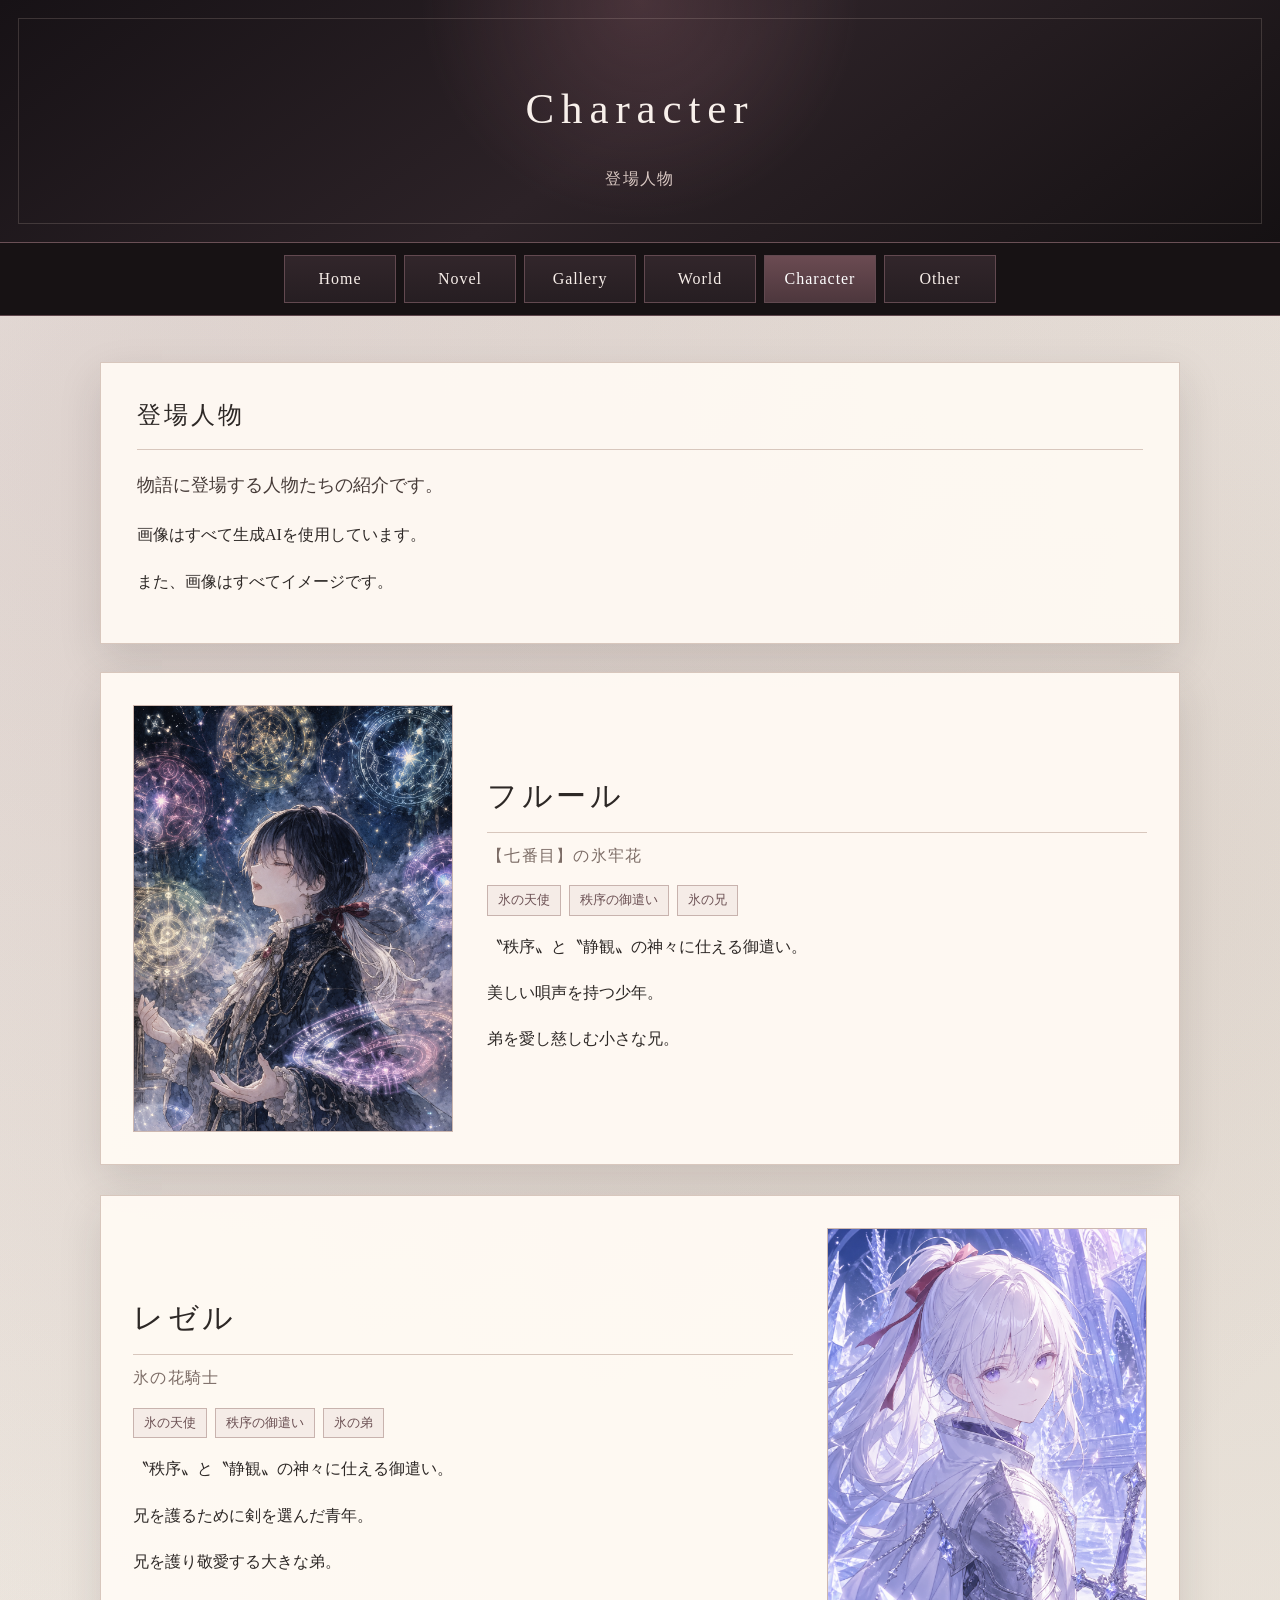
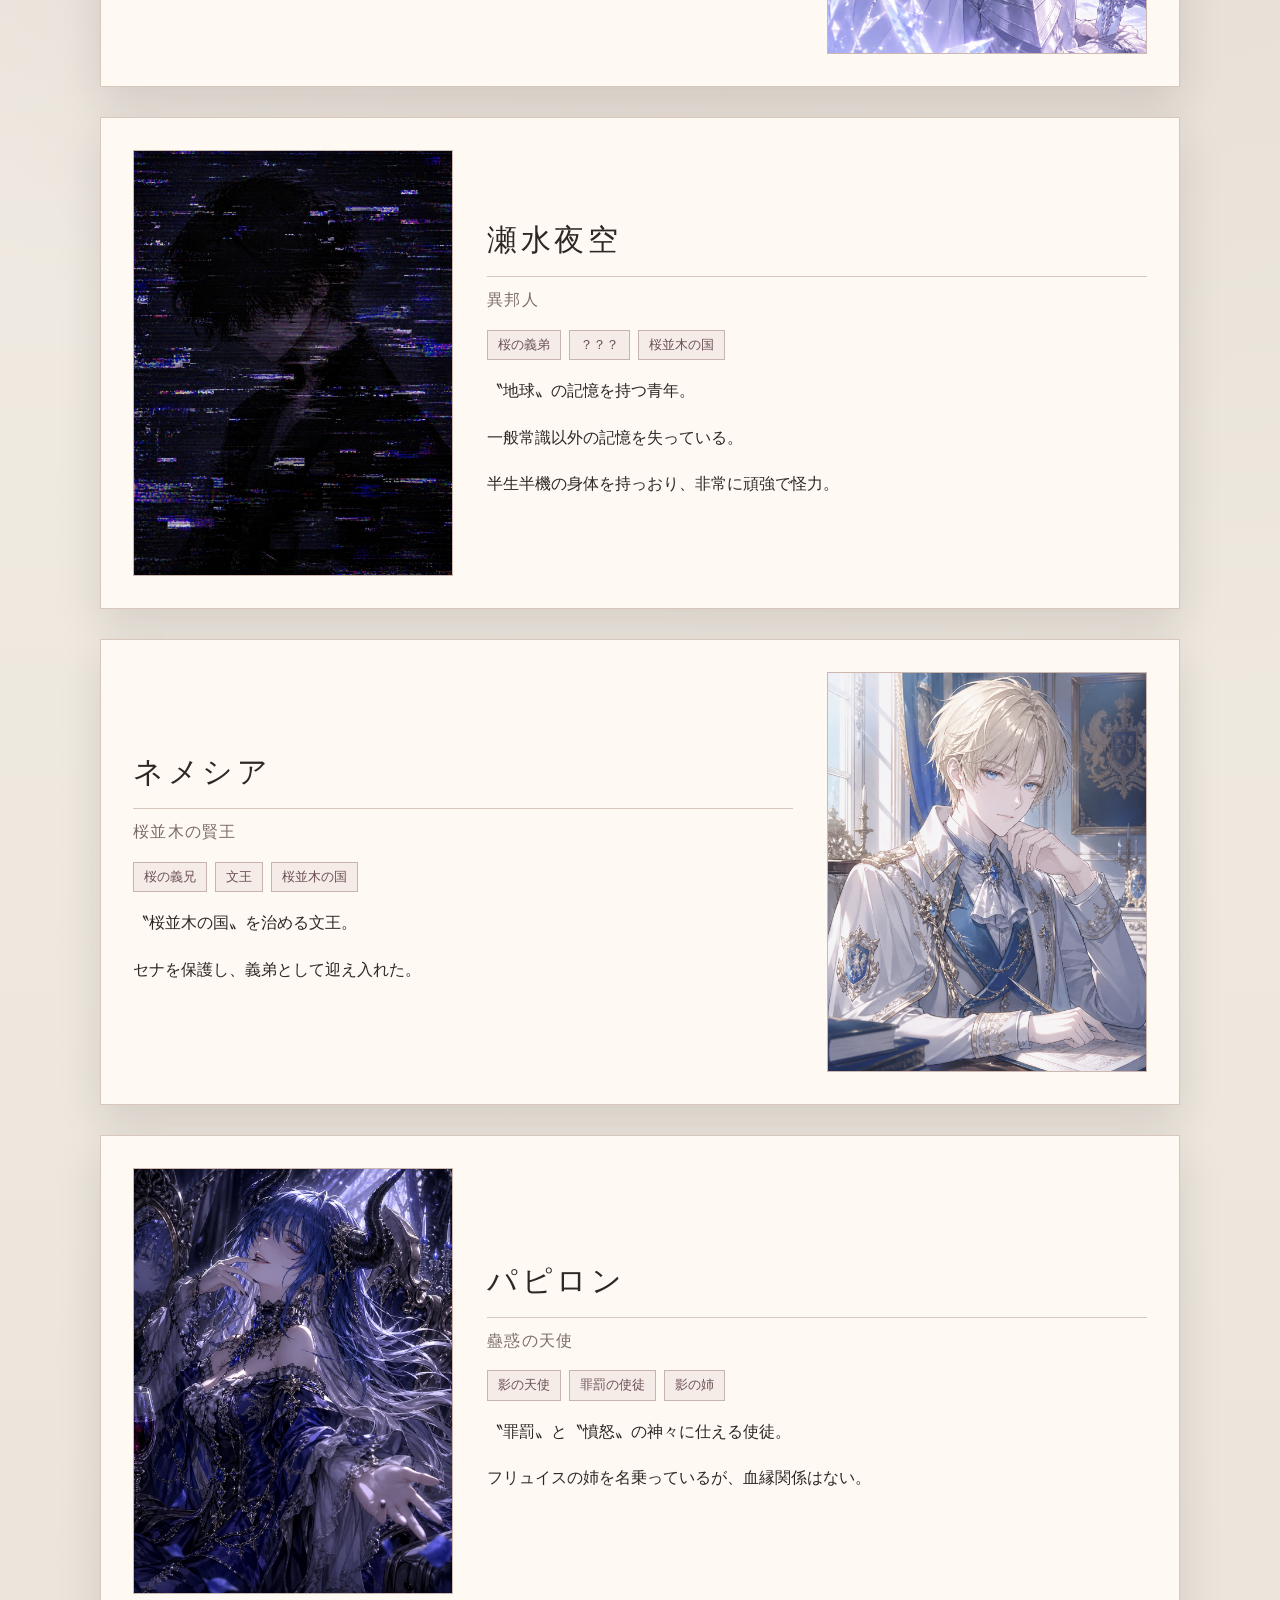
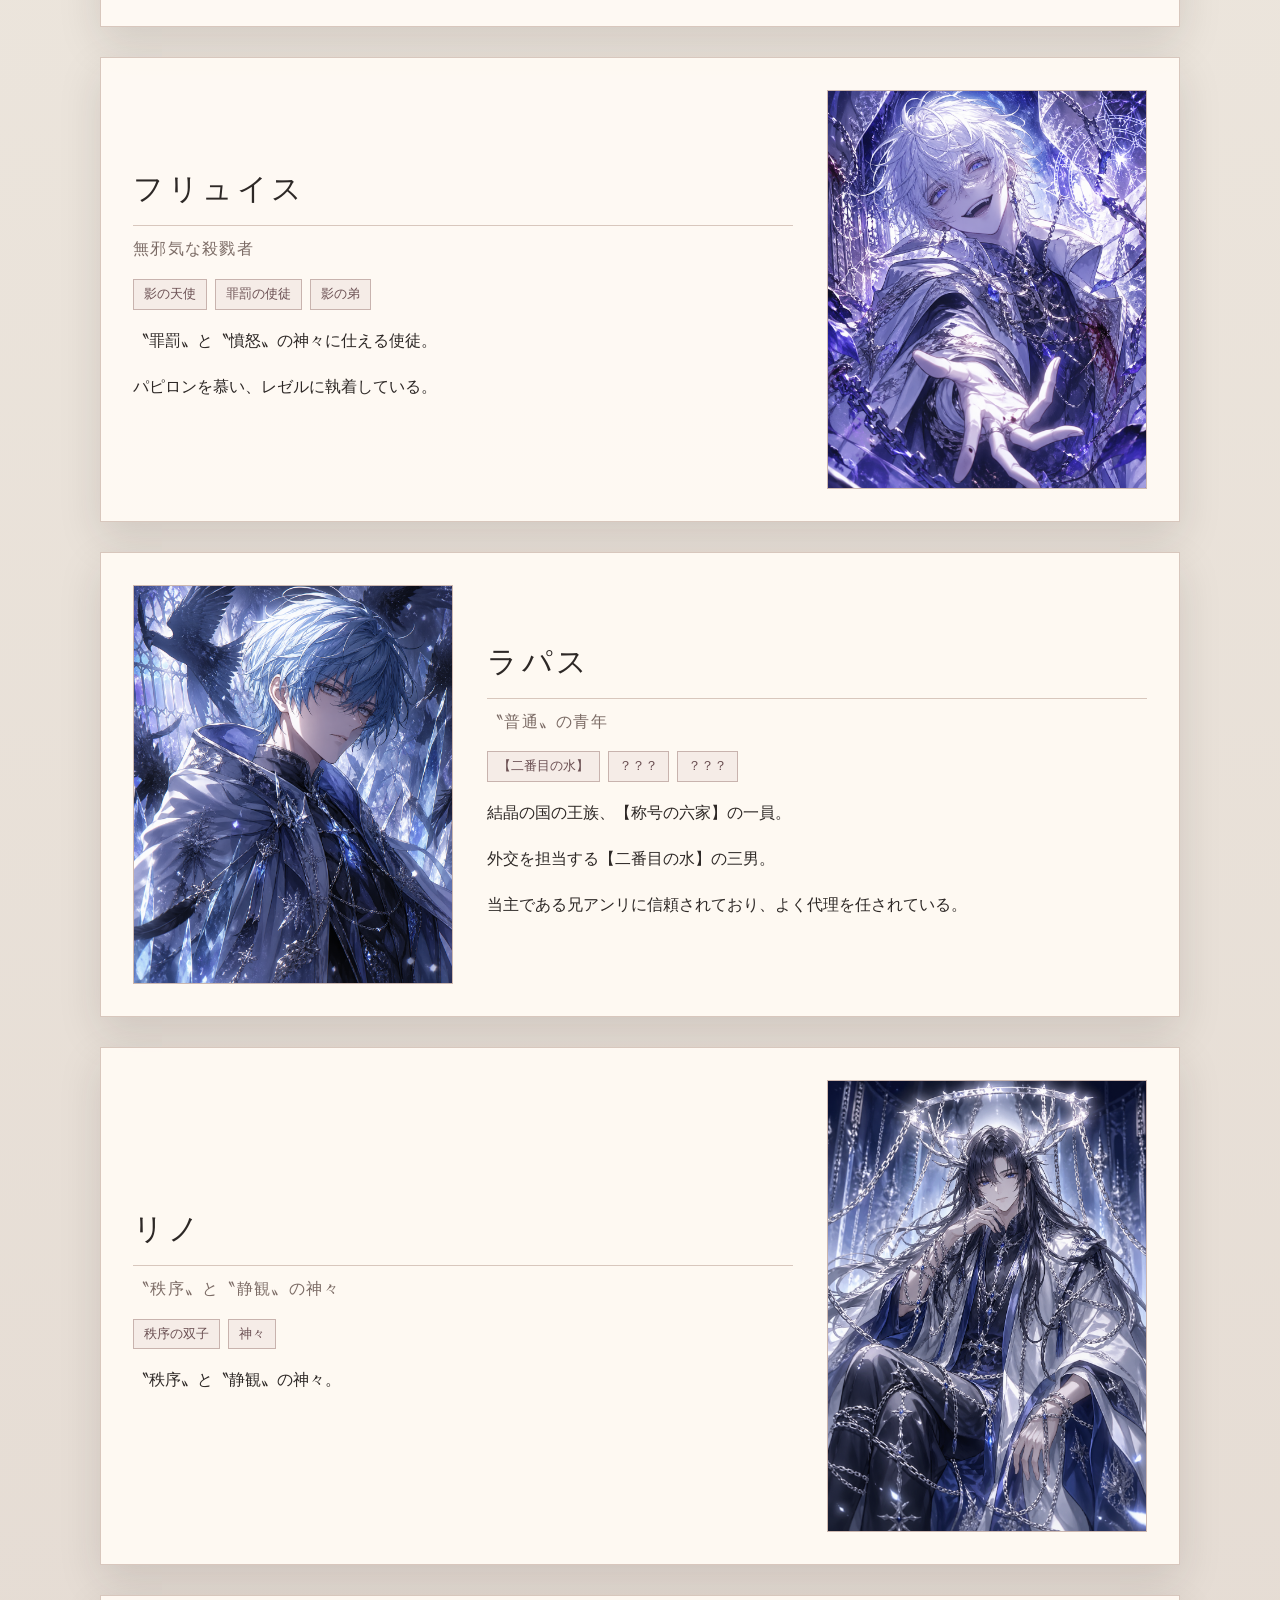
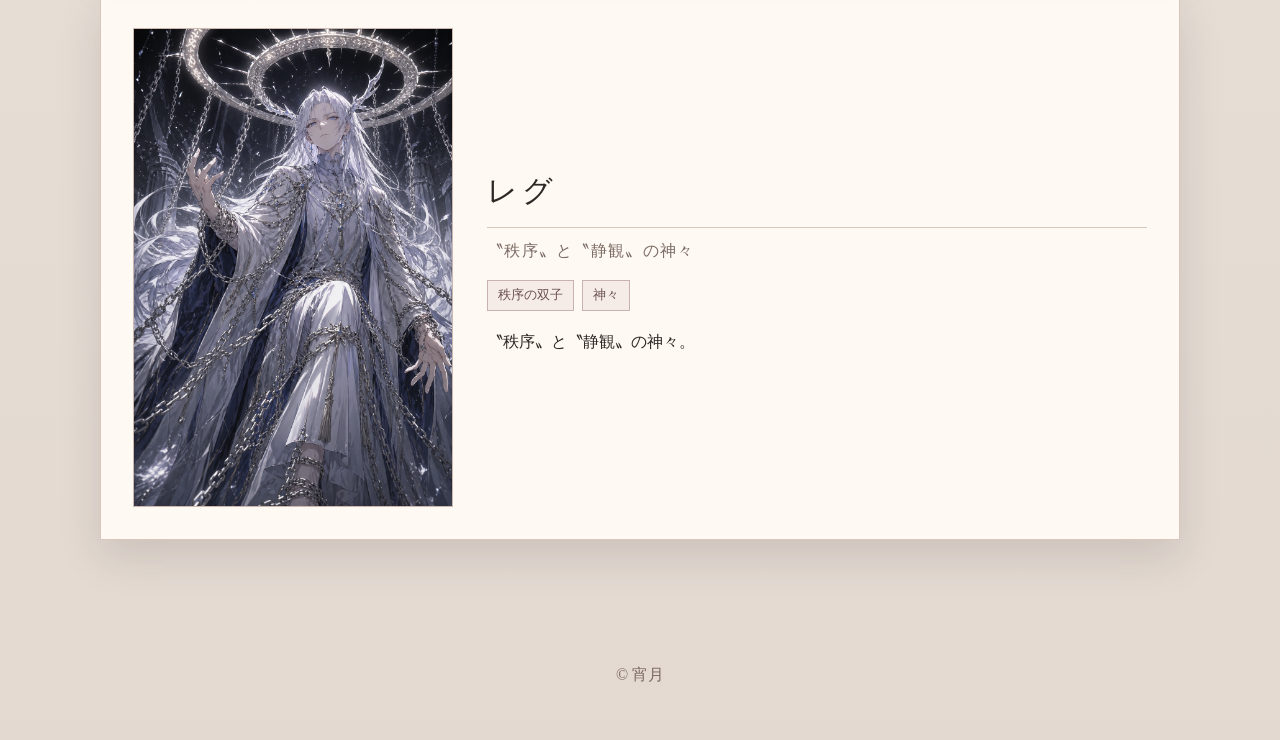
==== commit dc91fbeb: "Add character cards for リノ and レグ" ====
--- a/character.html
+++ b/character.html
@@ -192,6 +192,44 @@
       </div>
     </article>
 
+     <article class="character-card reverse">
+      <div class="character-image">
+        <img src="images/lune.png" alt="リノのイラスト">
+      </div>
+
+      <div class="character-text">
+        <h2>リノ</h2>
+        <p class="character-role">〝秩序〟と〝静観〟の神々</p>
+
+        <div class="novel-meta">
+          <span class="tag">秩序の双子</span>
+          <span class="tag">神々</span>
+        </div>
+
+        <p>〝秩序〟と〝静観〟の神々。
+        </p>
+      </div>
+    </article>
+
+        <article class="character-card">
+      <div class="character-image">
+        <img src="images/neige.png" alt="レグのイラスト">
+      </div>
+
+    <div class="character-text">
+        <h2>レグ</h2>
+        <p class="character-role">〝秩序〟と〝静観〟の神々</p>
+
+        <div class="novel-meta">
+          <span class="tag">秩序の双子</span>
+          <span class="tag">神々</span>
+        </div>
+
+        <p>〝秩序〟と〝静観〟の神々。
+        </p>
+      </div>
+    </article>
+
 
 
   </section>
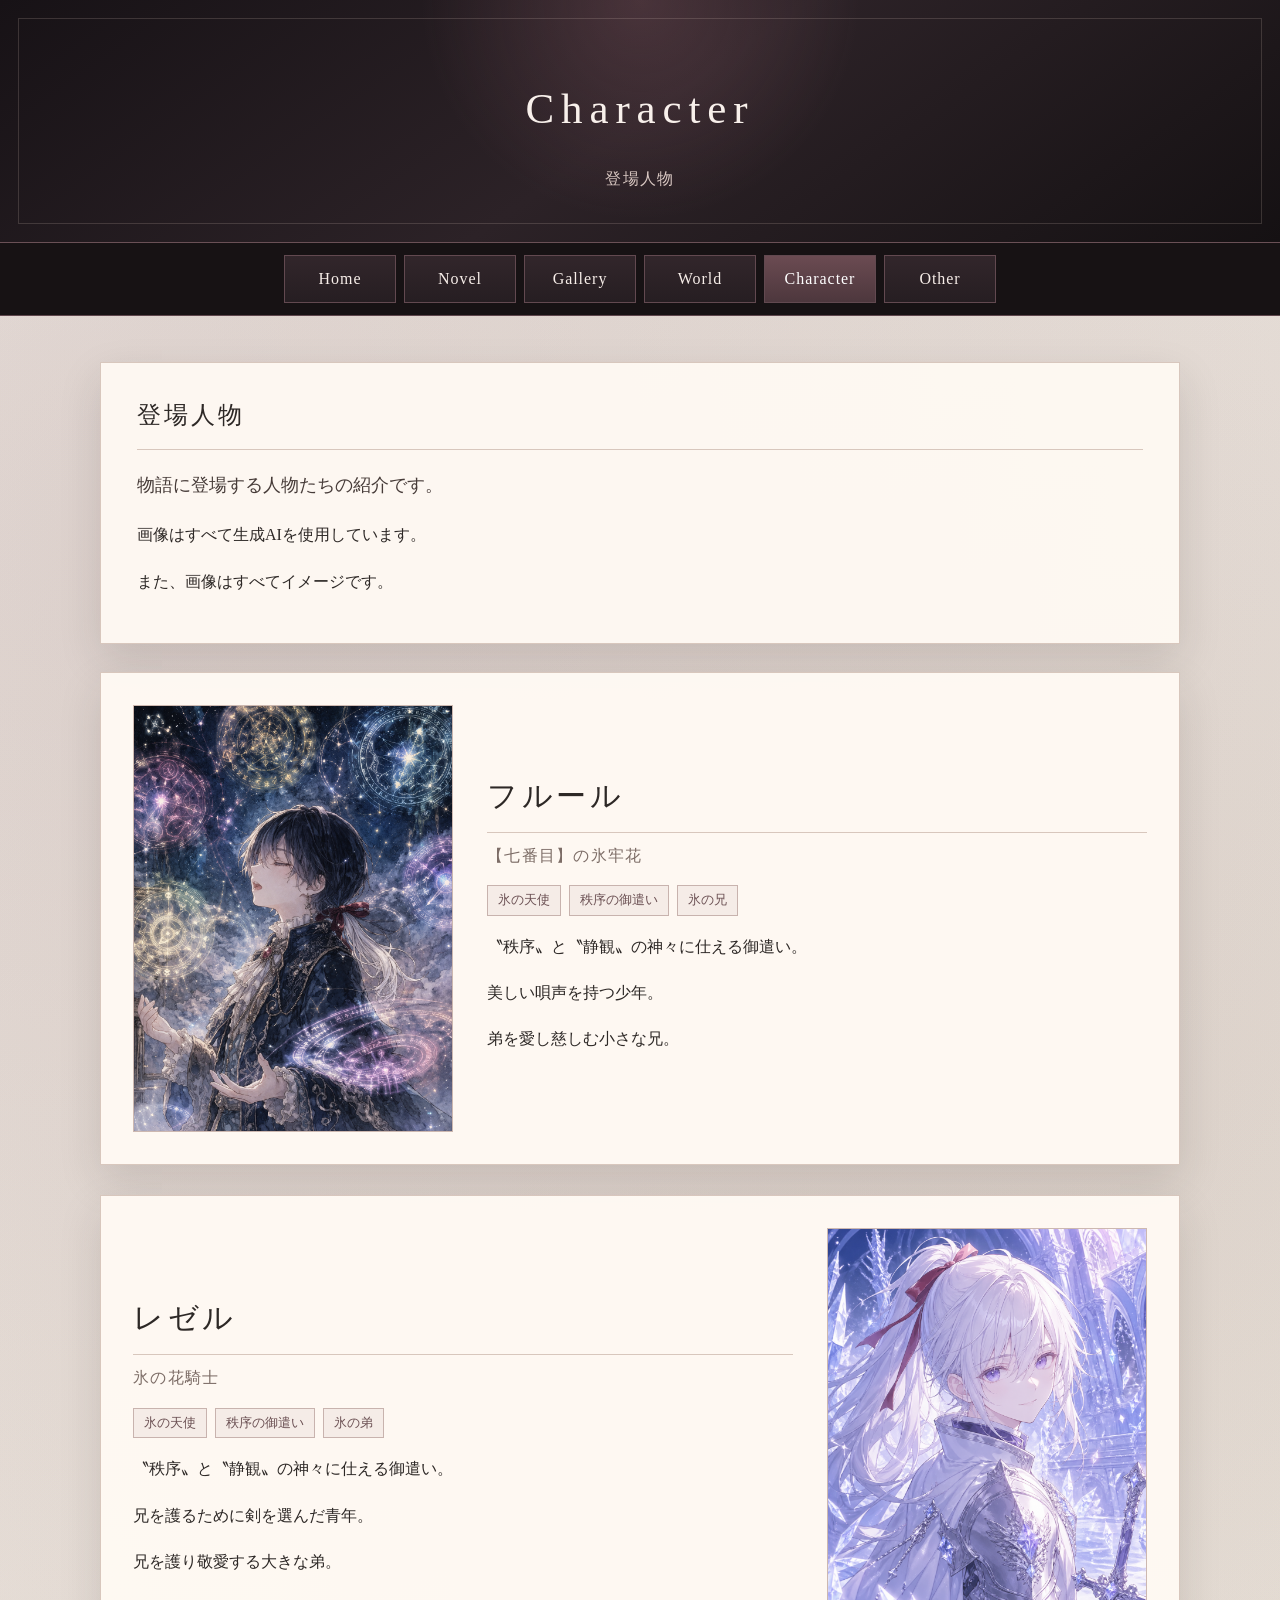
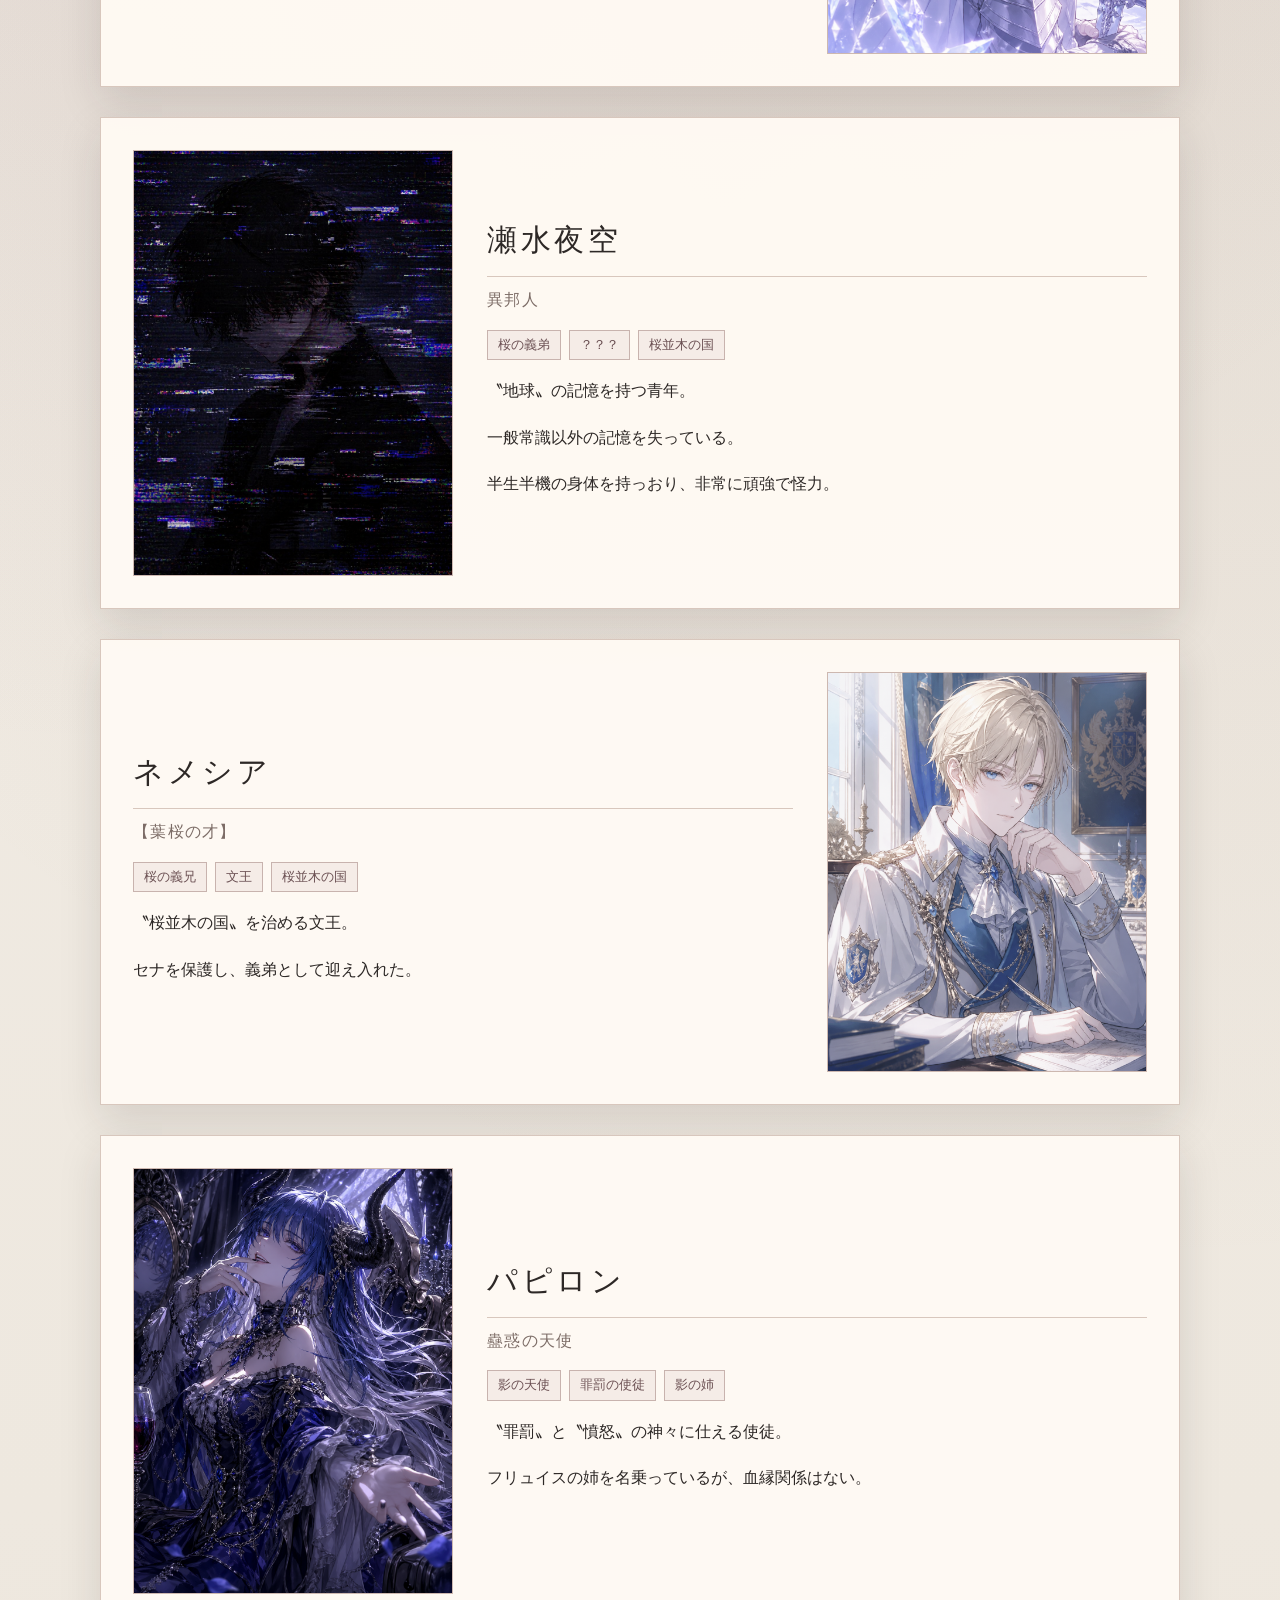
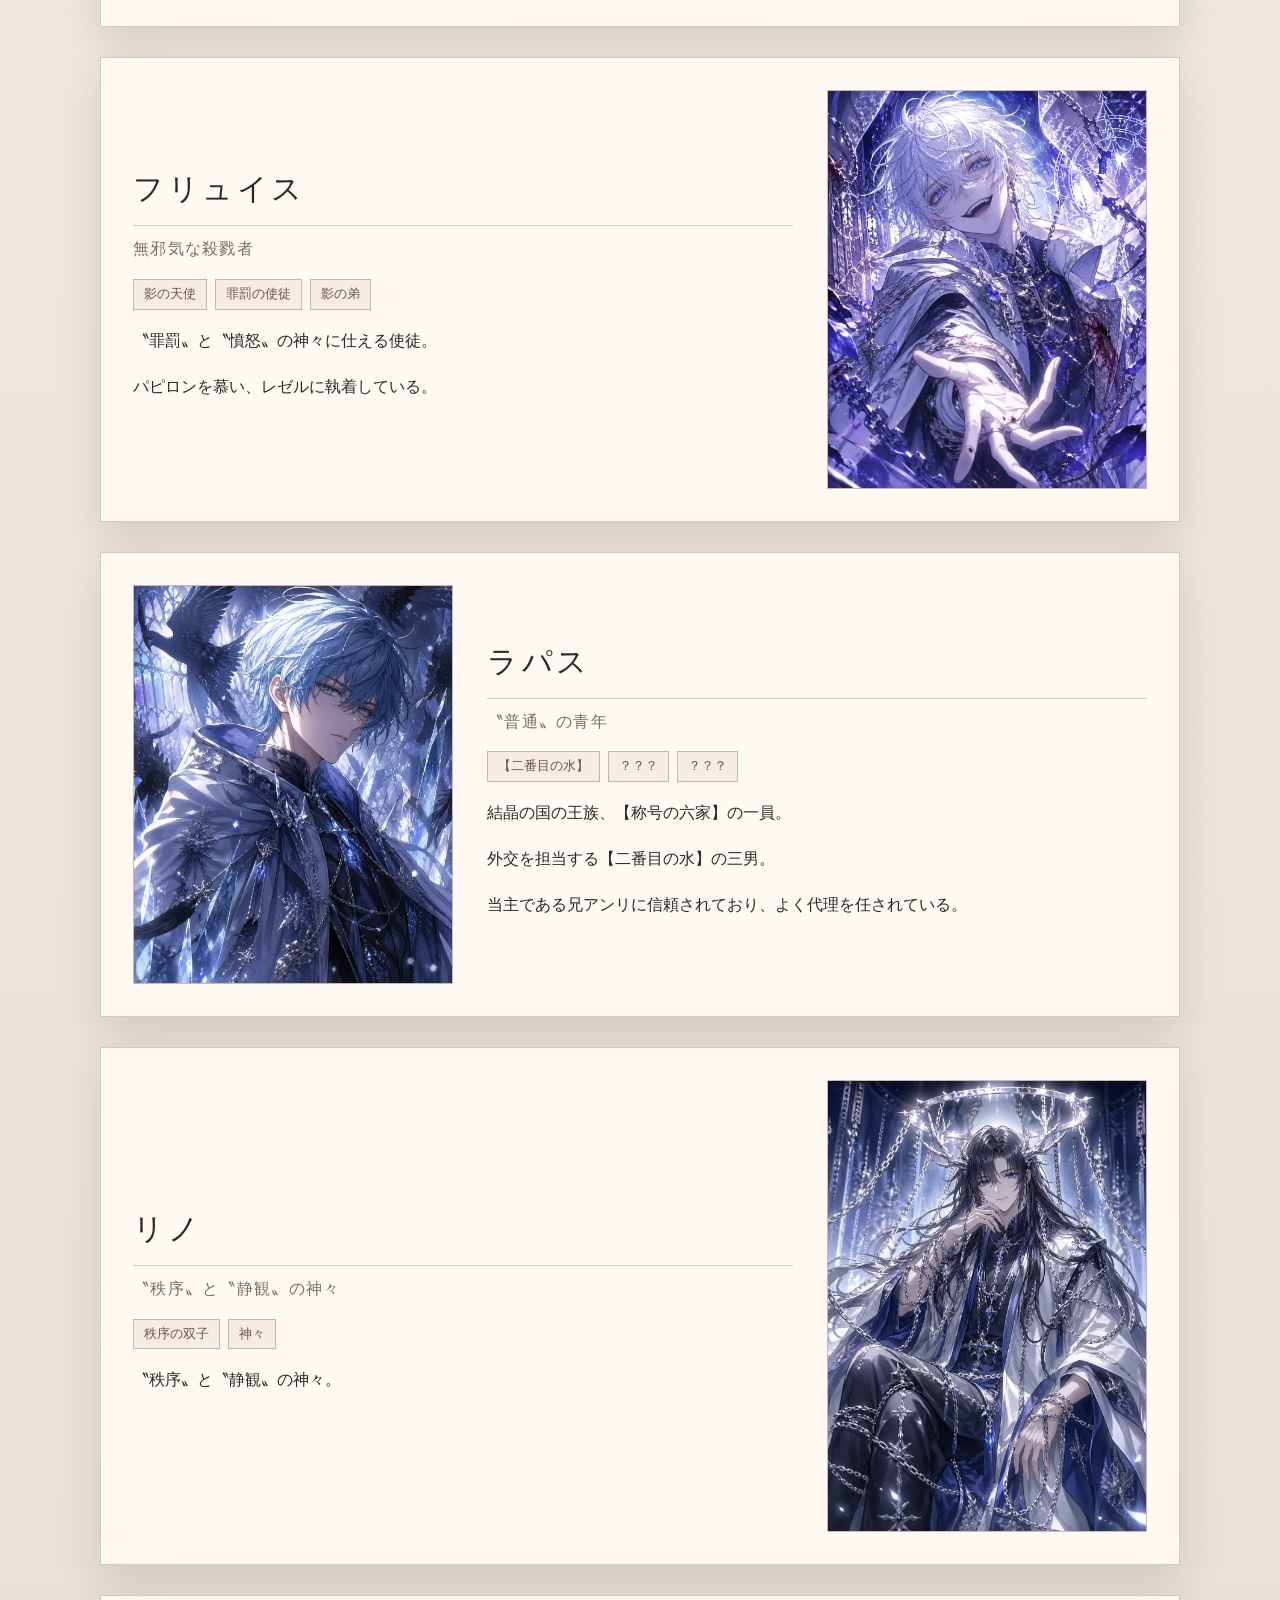
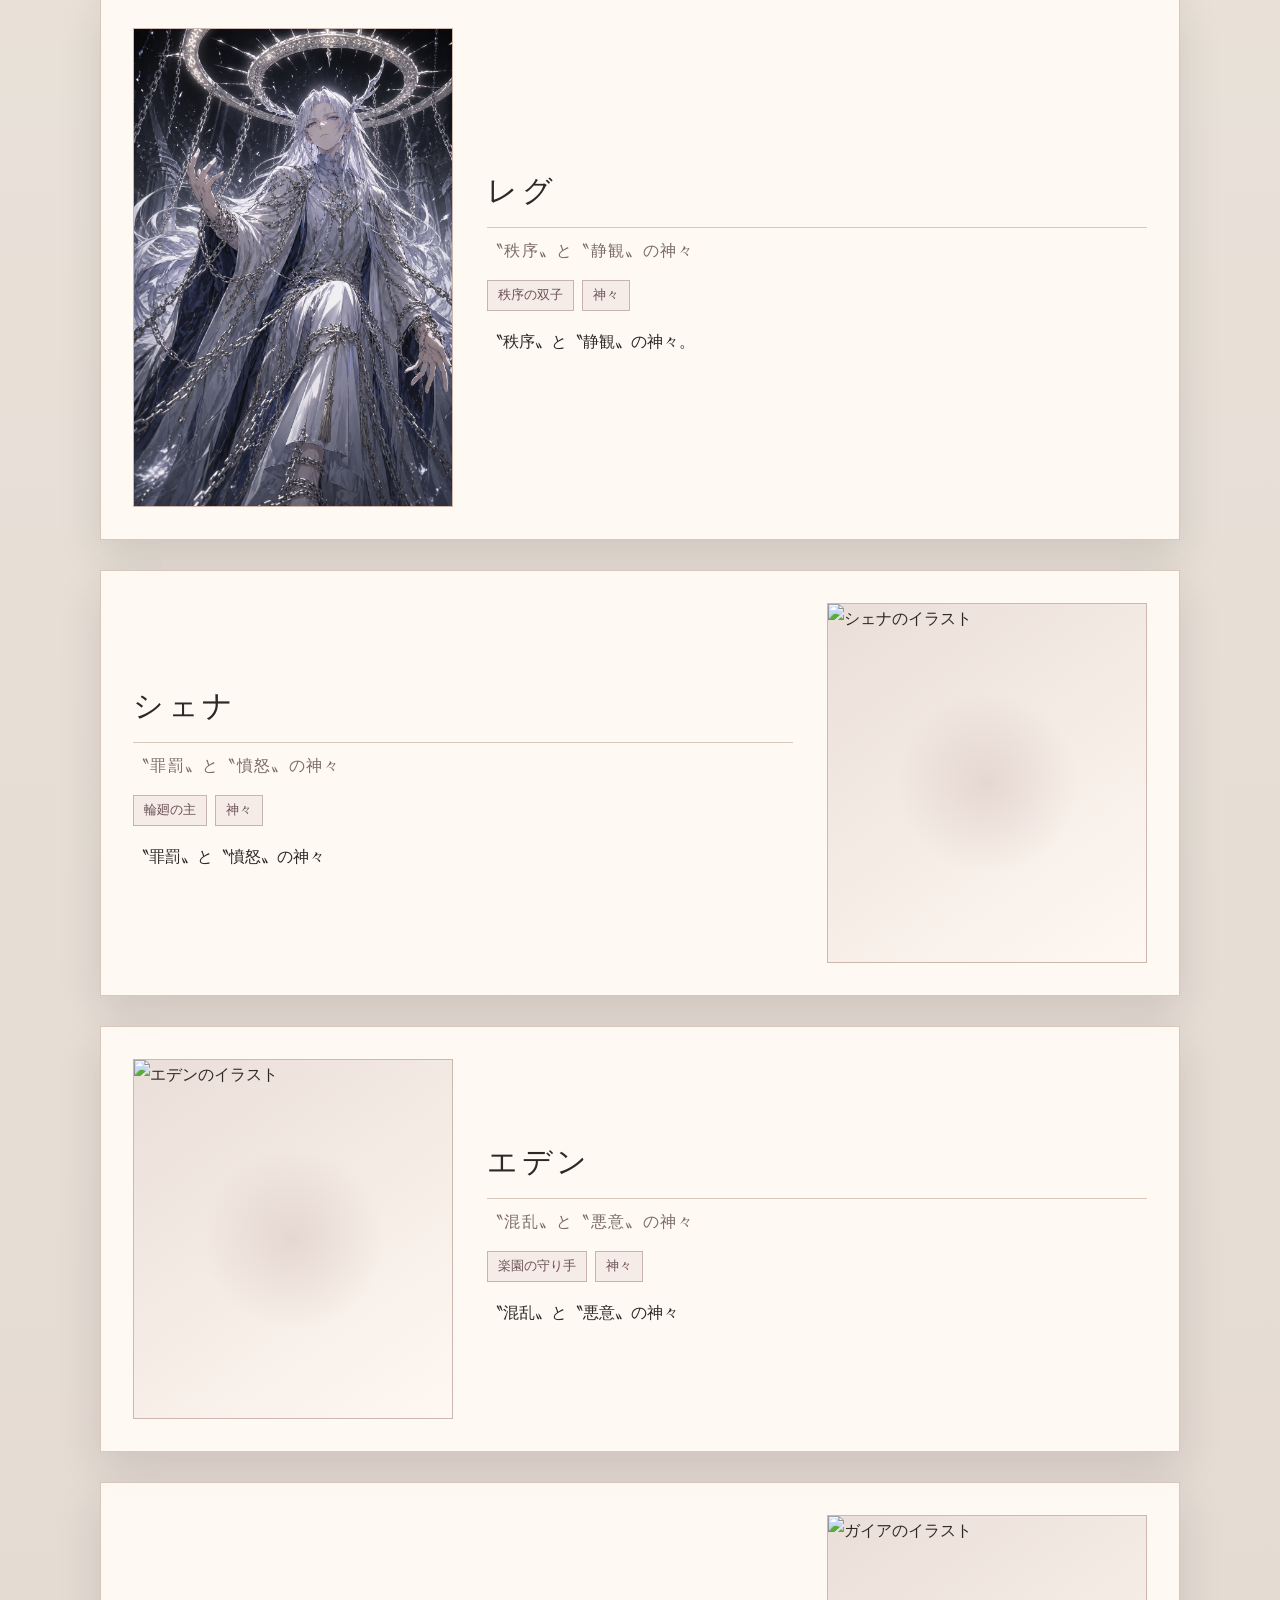
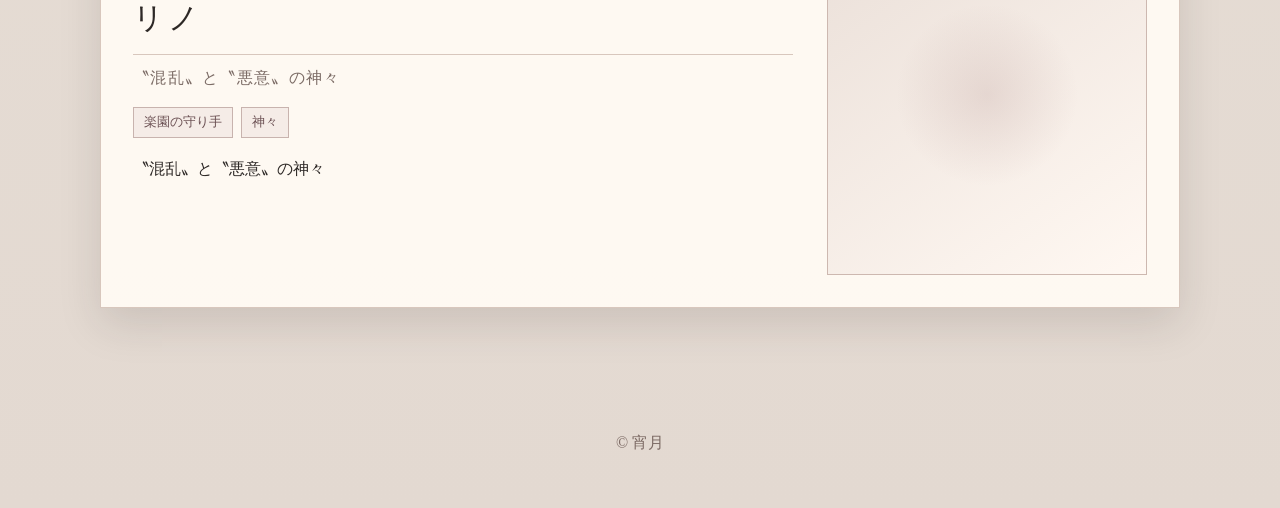
==== commit 8aa94a1f: "Add new character cards for シェナ, エデン, and リノ Added new character sections for シェナ, エデン, and リノ with " ====
--- a/character.html
+++ b/character.html
@@ -113,7 +113,7 @@
 
       <div class="character-text">
         <h2>ネメシア</h2>
-        <p class="character-role">桜並木の賢王</p>
+        <p class="character-role">【葉桜の才】</p>
 
         <div class="novel-meta">
           <span class="tag">桜の義兄</span>
@@ -230,6 +230,63 @@
       </div>
     </article>
 
+         <article class="character-card reverse">
+      <div class="character-image">
+        <img src="images/rein.png" alt="シェナのイラスト">
+      </div>
+
+      <div class="character-text">
+        <h2>シェナ</h2>
+        <p class="character-role">〝罪罰〟と〝憤怒〟の神々</p>
+
+        <div class="novel-meta">
+          <span class="tag">輪廻の主</span>
+          <span class="tag">神々</span>
+        </div>
+
+        <p>〝罪罰〟と〝憤怒〟の神々
+        </p>
+      </div>
+    </article>
+
+        <article class="character-card">
+      <div class="character-image">
+        <img src="images/eden.png" alt="エデンのイラスト">
+      </div>
+
+    <div class="character-text">
+        <h2>エデン</h2>
+        <p class="character-role">〝混乱〟と〝悪意〟の神々</p>
+
+        <div class="novel-meta">
+          <span class="tag">楽園の守り手</span>
+          <span class="tag">神々</span>
+        </div>
+
+        <p>〝混乱〟と〝悪意〟の神々
+        </p>
+      </div>
+    </article>
+
+         <article class="character-card reverse">
+      <div class="character-image">
+        <img src="images/gaia.png" alt="ガイアのイラスト">
+      </div>
+
+      <div class="character-text">
+        <h2>リノ</h2>
+        <p class="character-role">〝混乱〟と〝悪意〟の神々</p>
+
+        <div class="novel-meta">
+          <span class="tag">楽園の守り手</span>
+          <span class="tag">神々</span>
+        </div>
+
+        <p>〝混乱〟と〝悪意〟の神々
+        </p>
+      </div>
+    </article>
+
 
 
   </section>
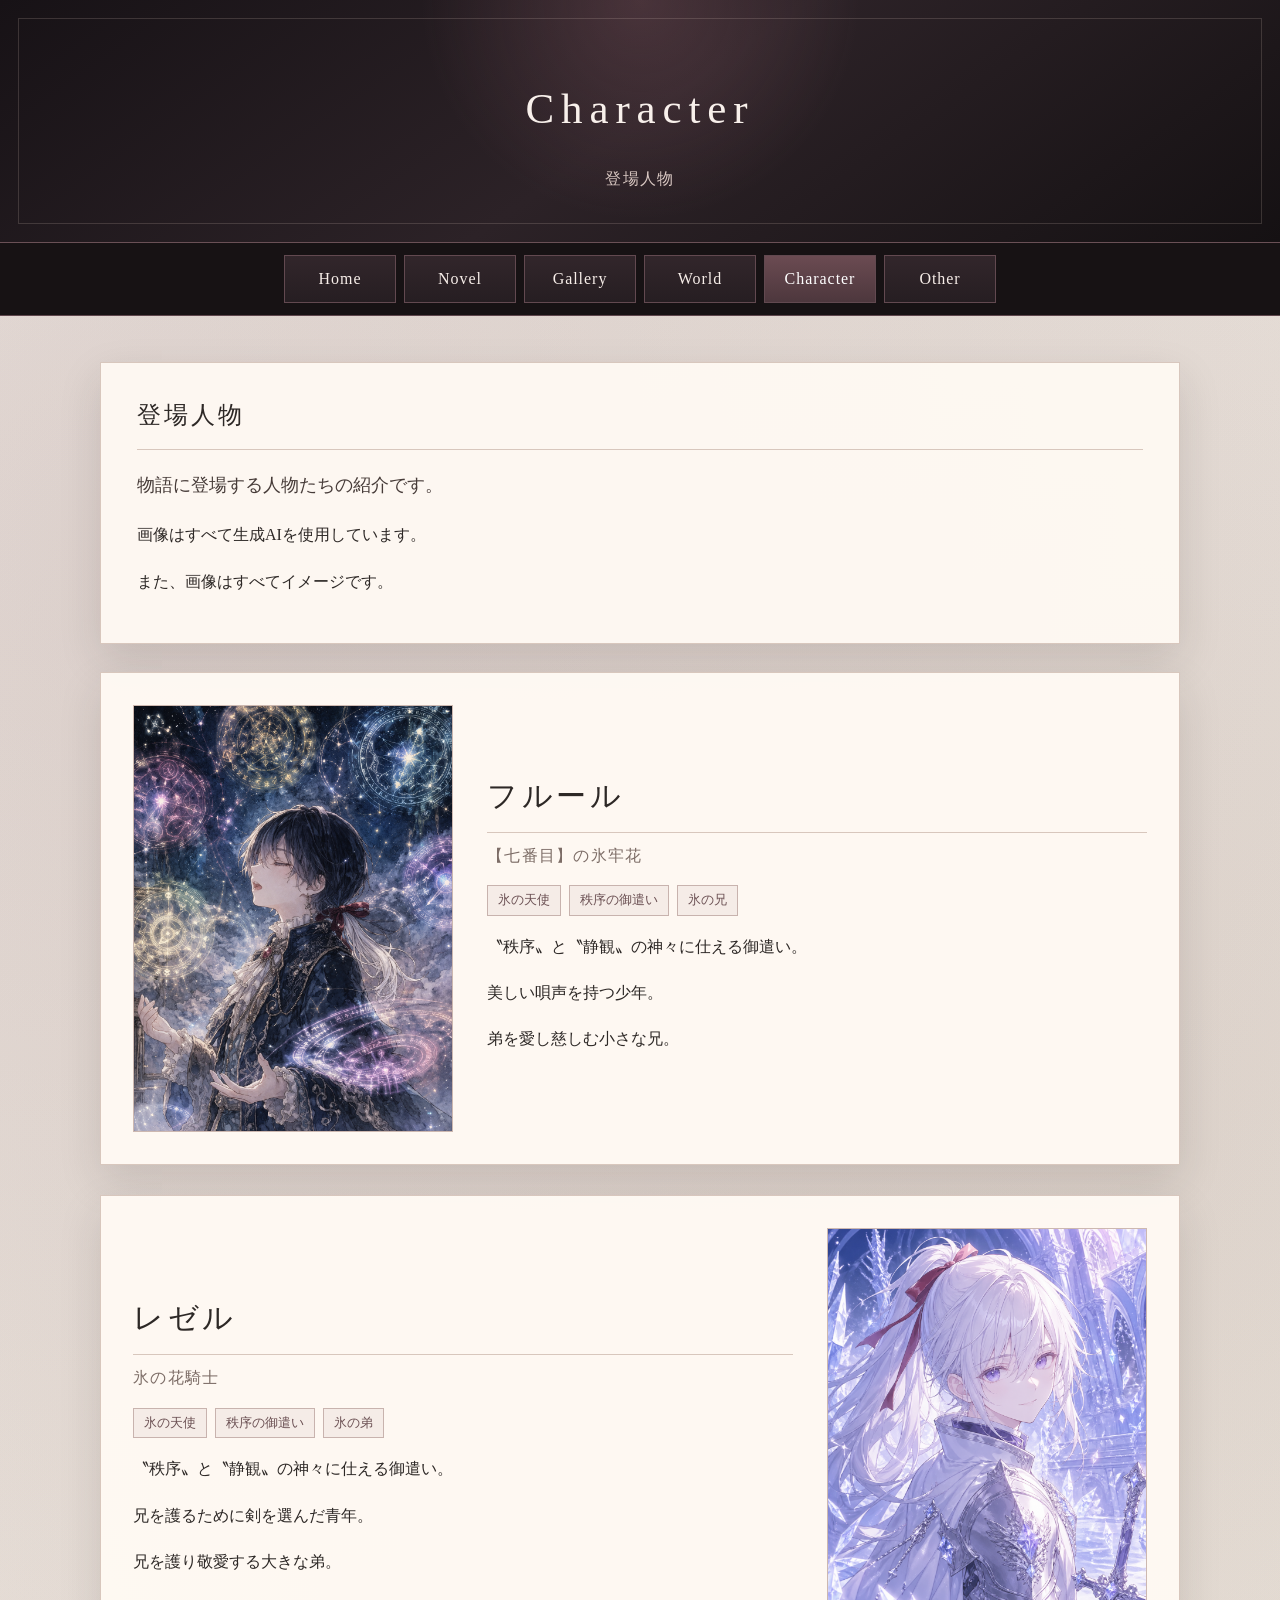
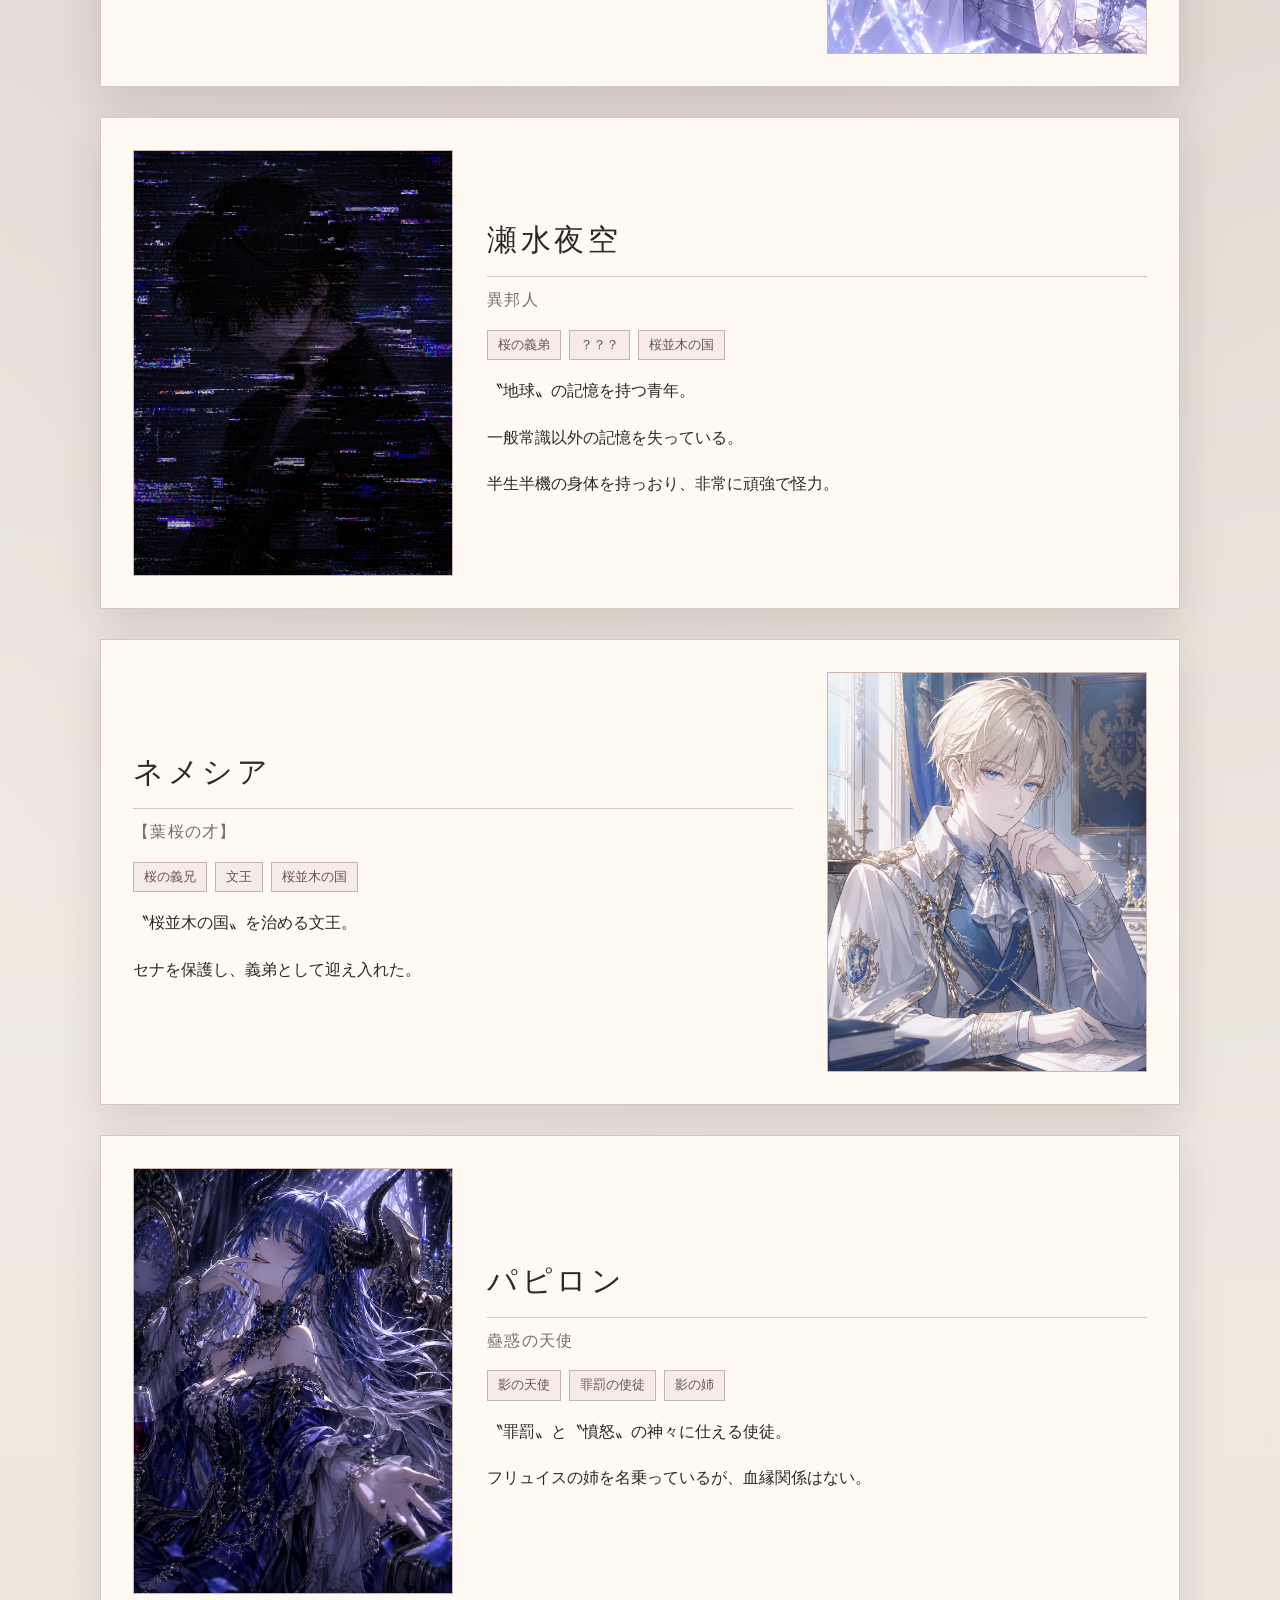
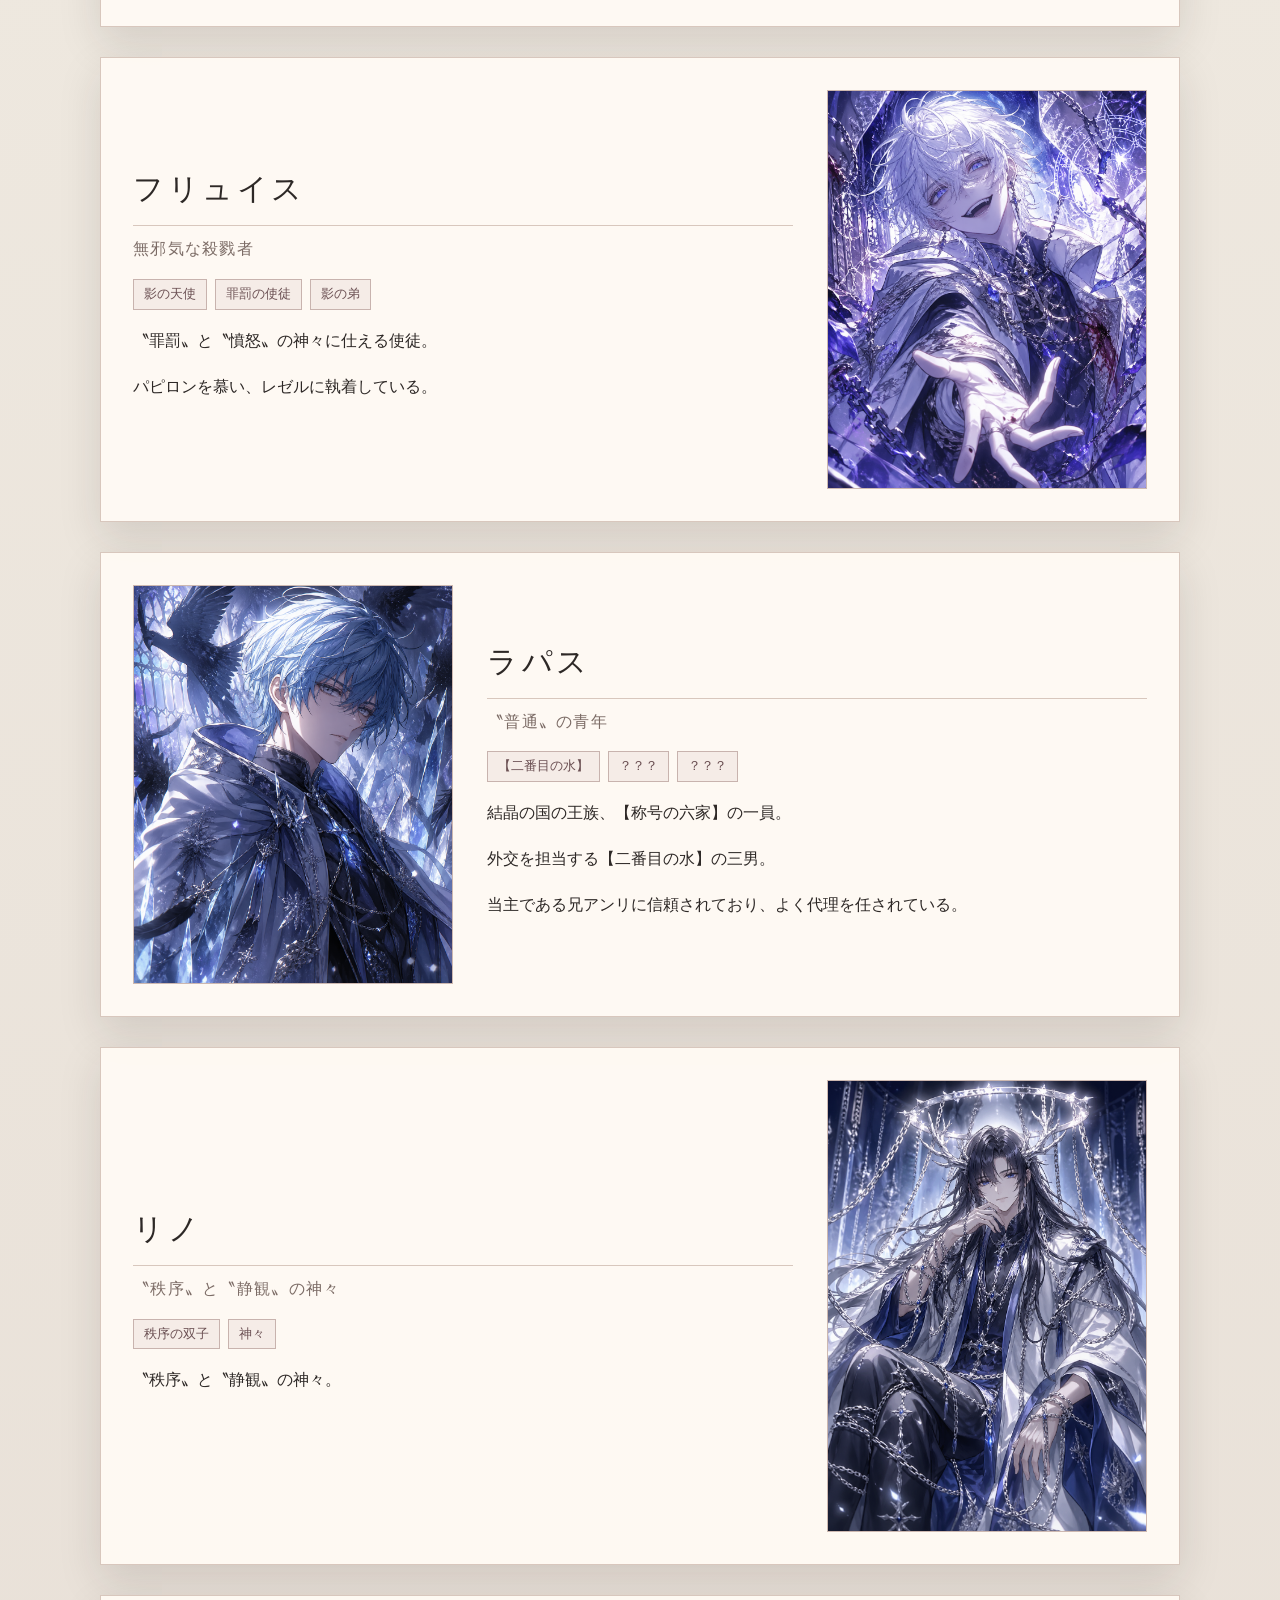
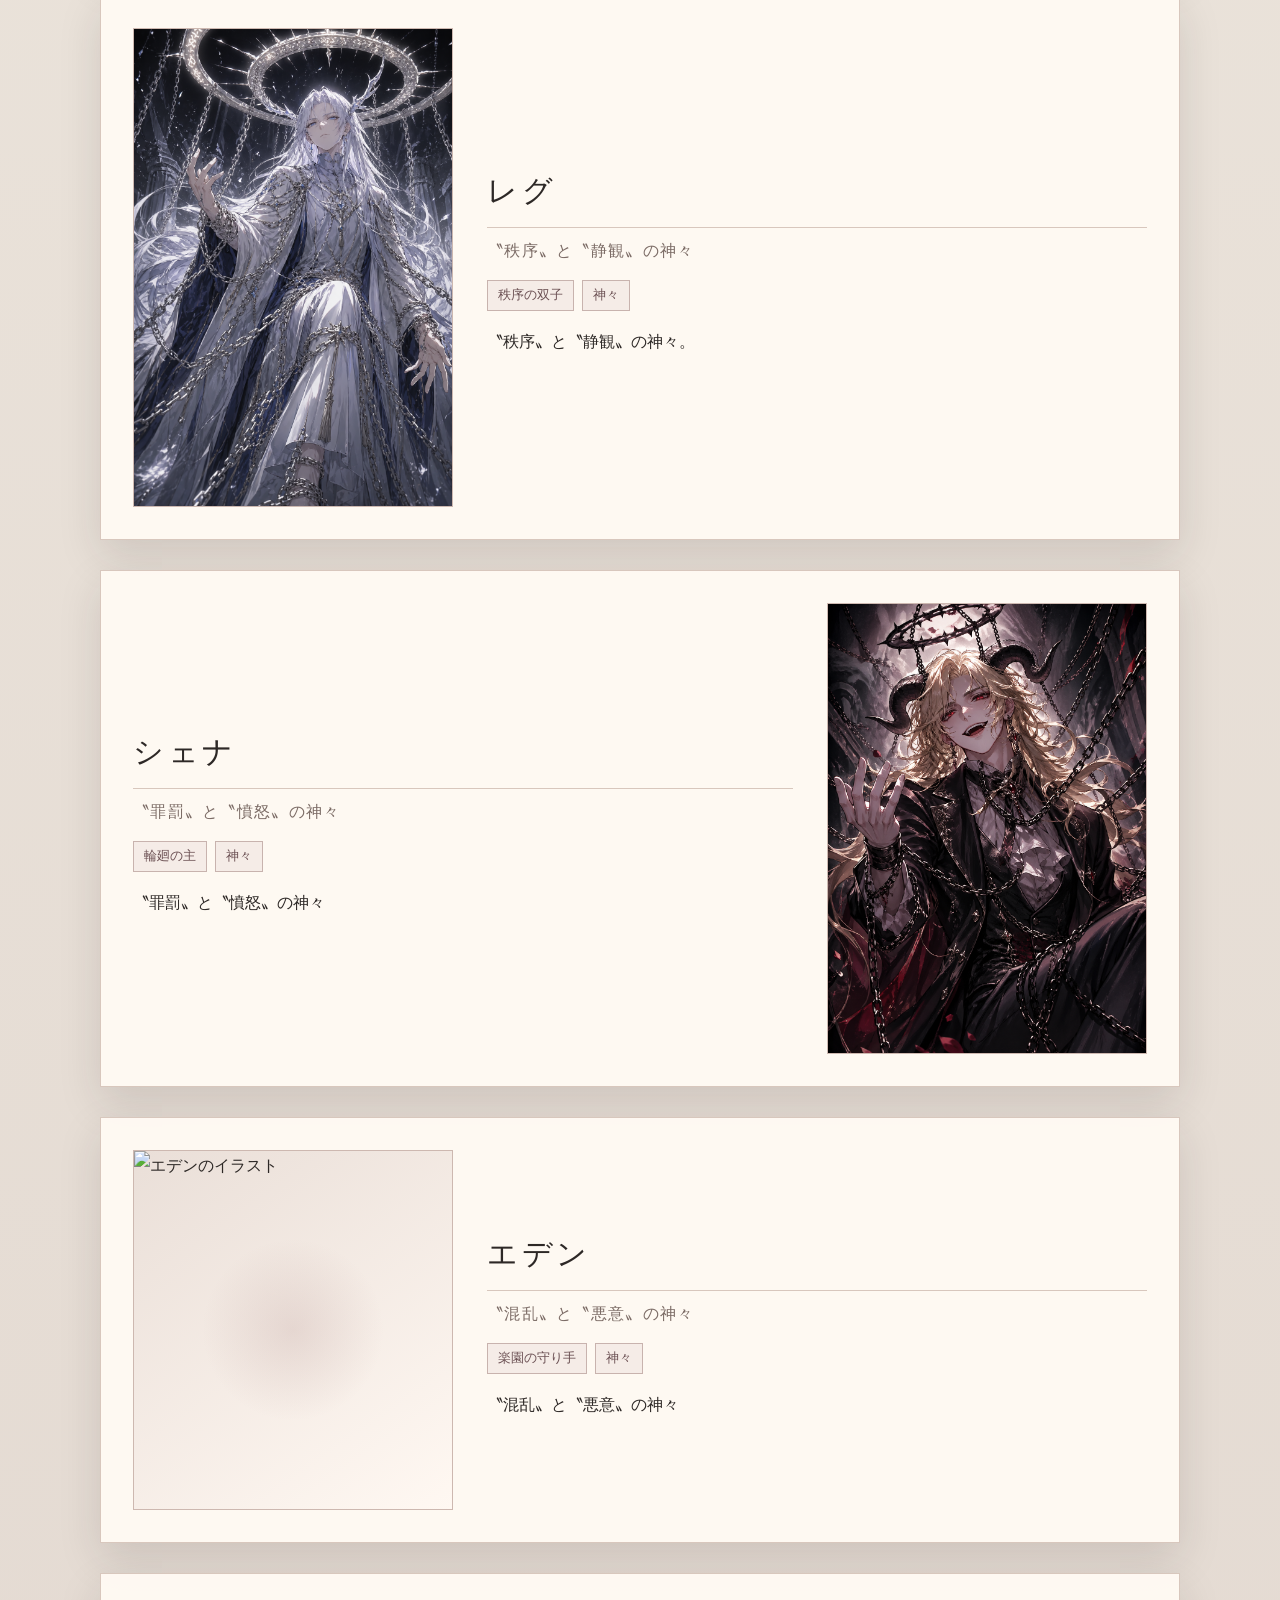
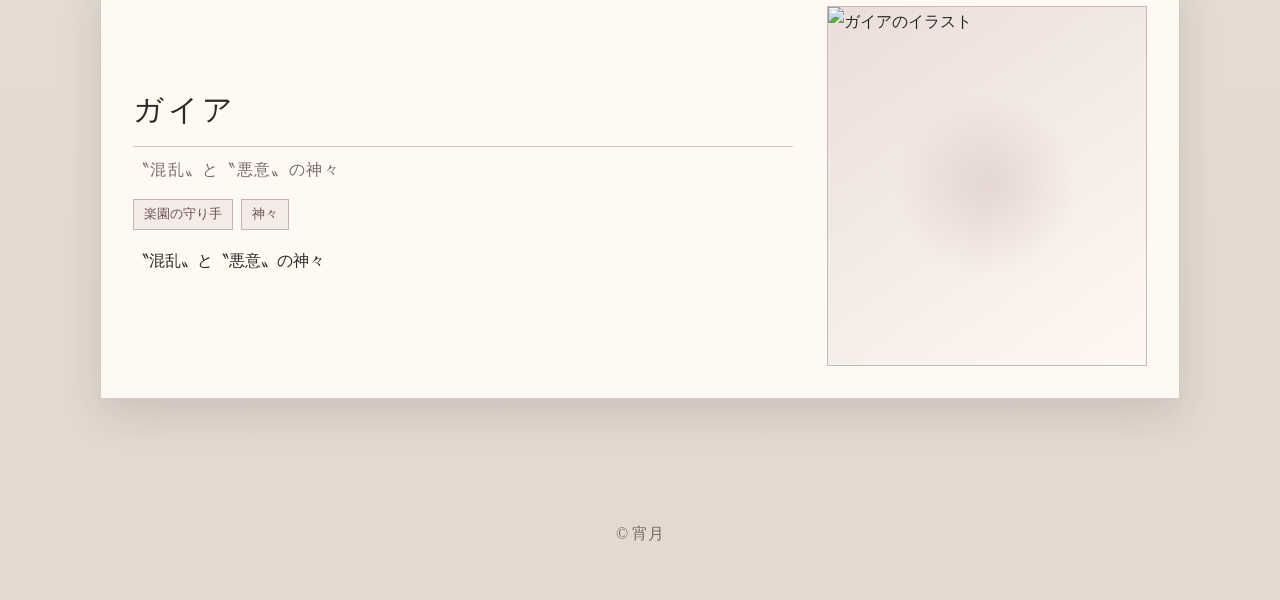
==== commit ec95279b: "Update character.html" ====
--- a/character.html
+++ b/character.html
@@ -274,7 +274,7 @@
       </div>
 
       <div class="character-text">
-        <h2>リノ</h2>
+        <h2>ガイア</h2>
         <p class="character-role">〝混乱〟と〝悪意〟の神々</p>
 
         <div class="novel-meta">
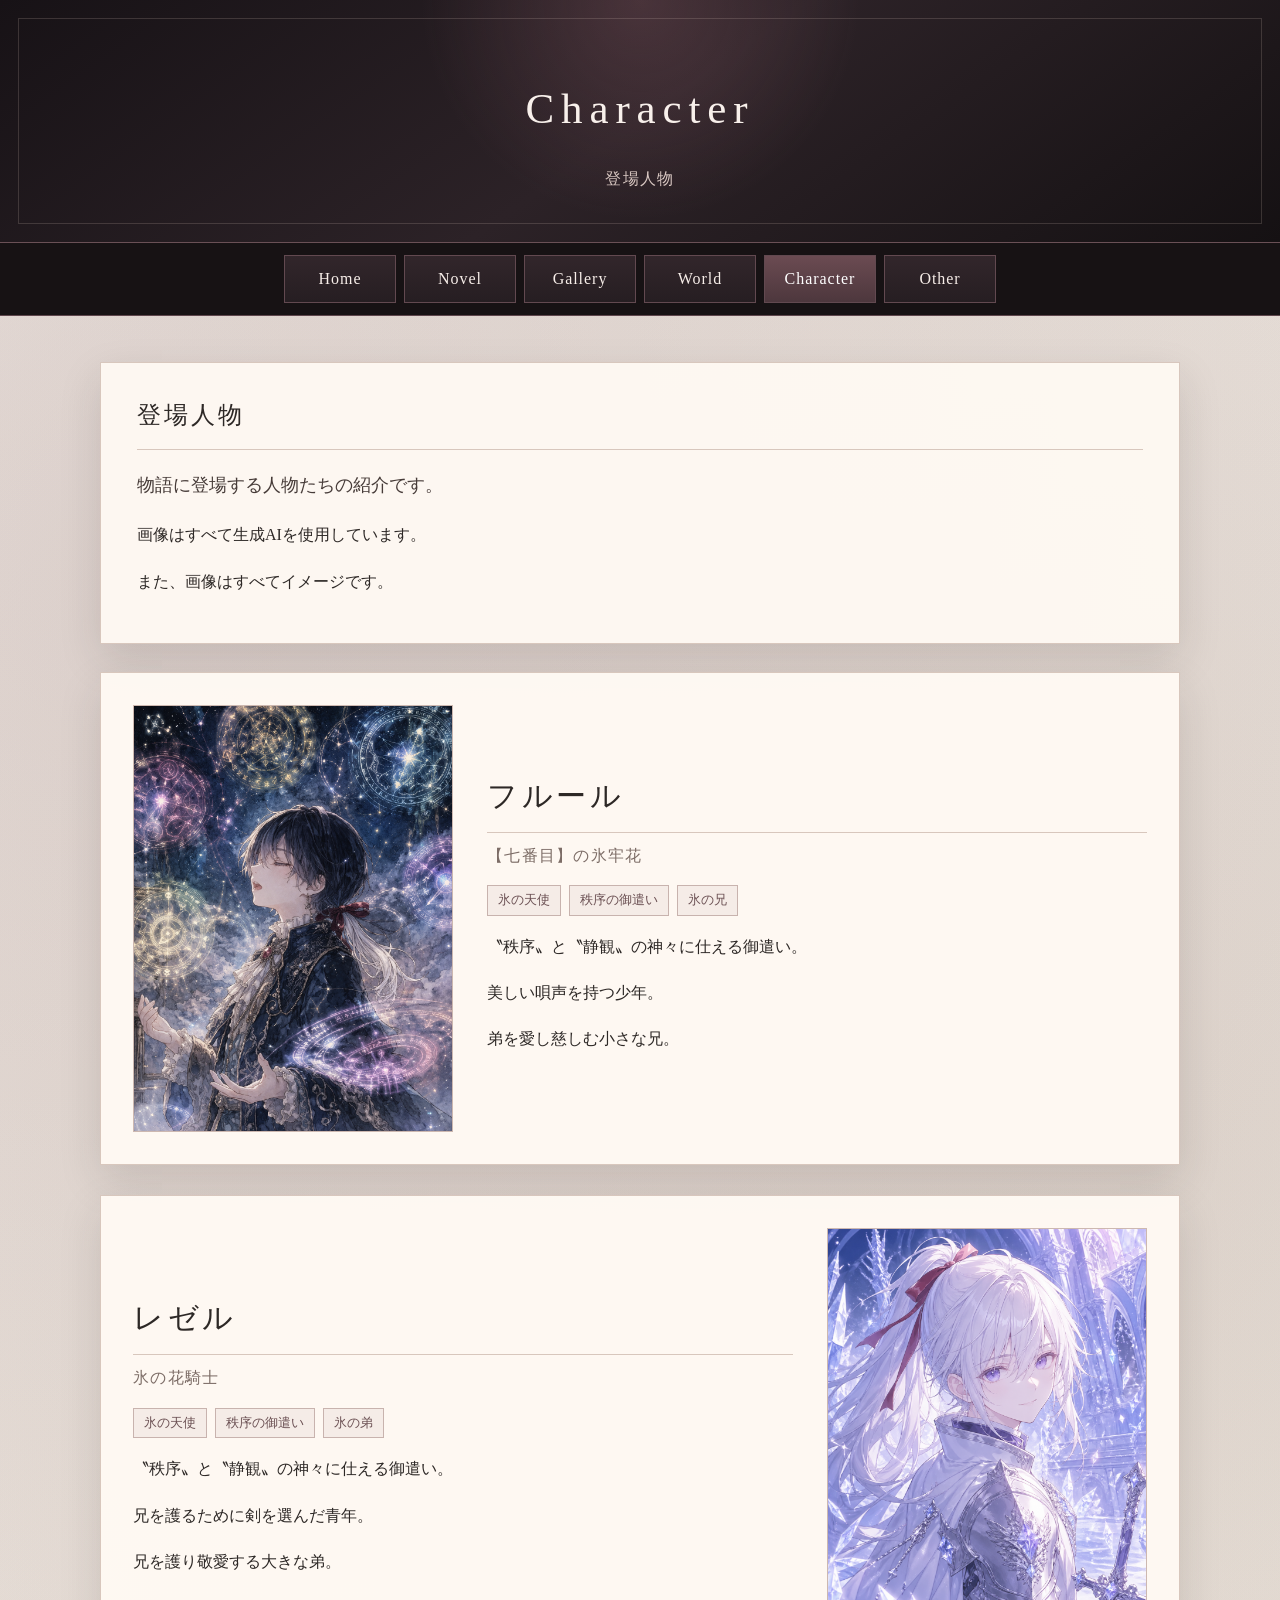
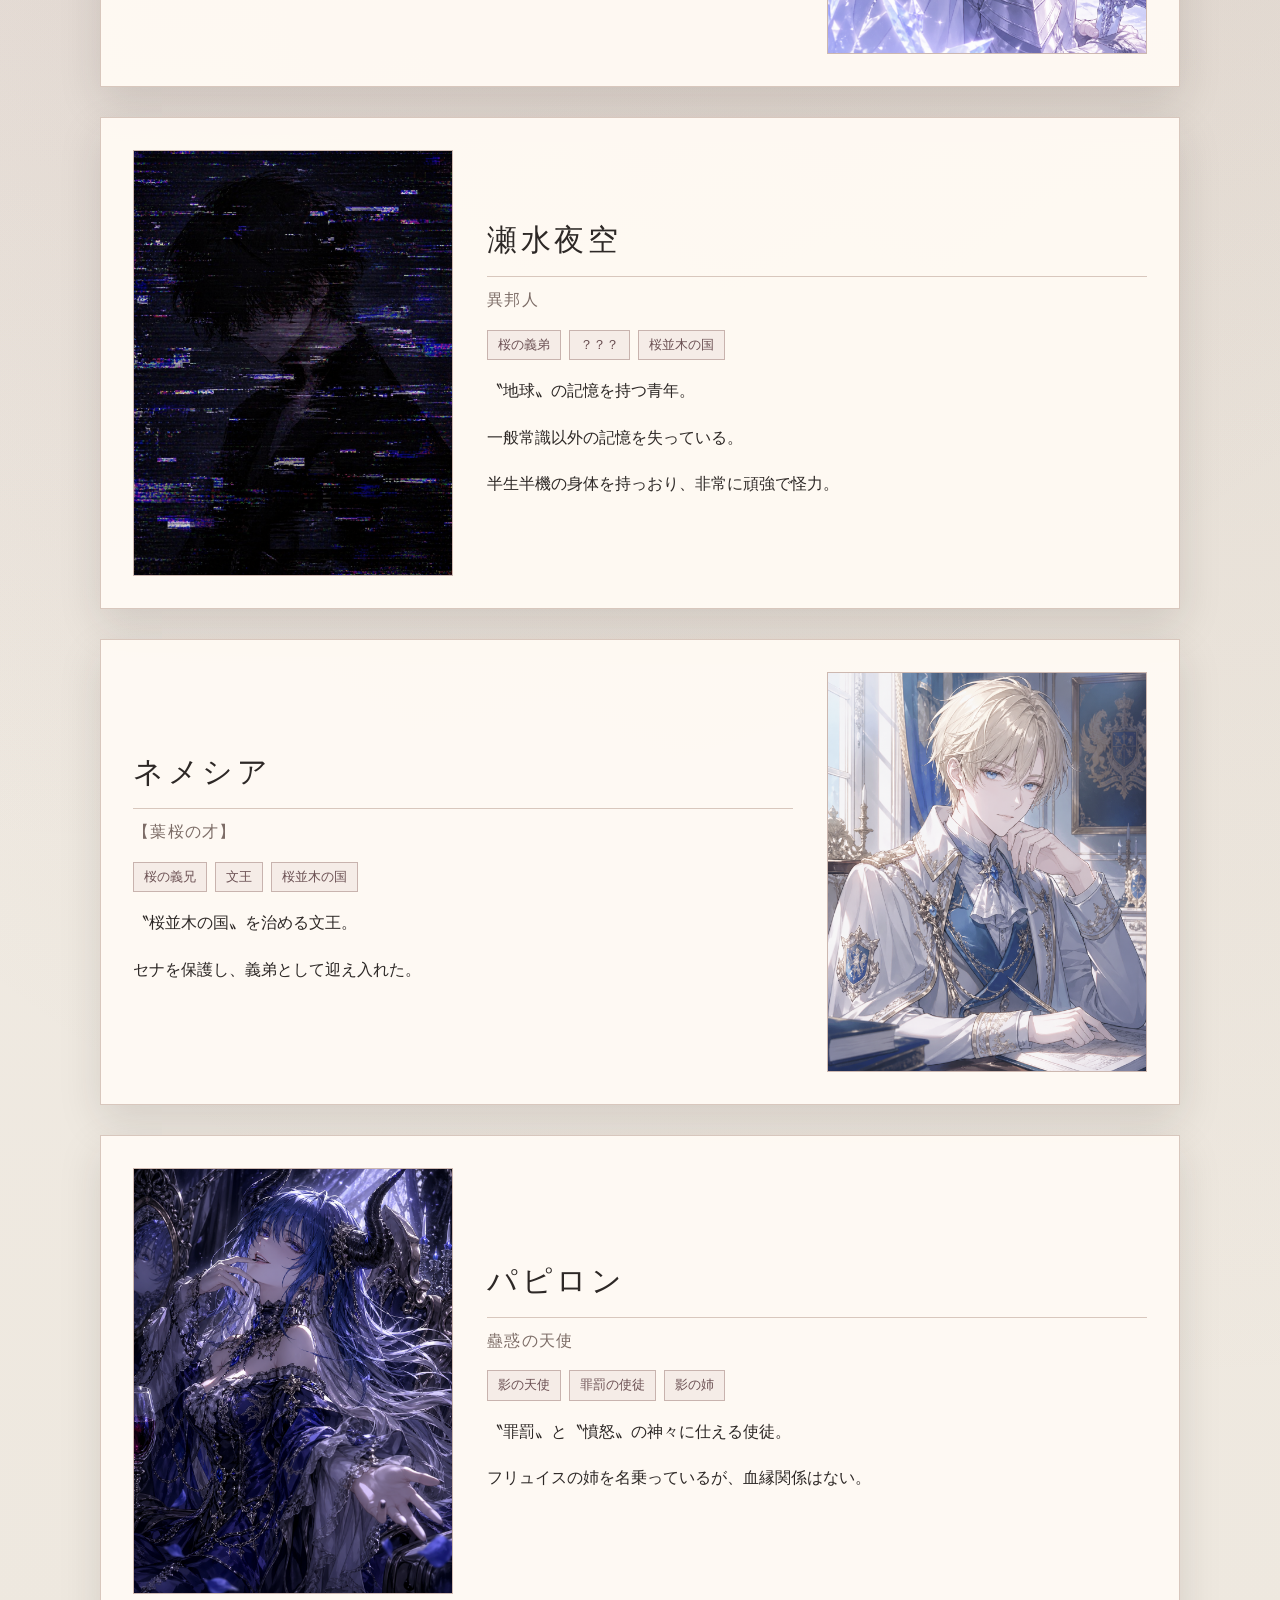
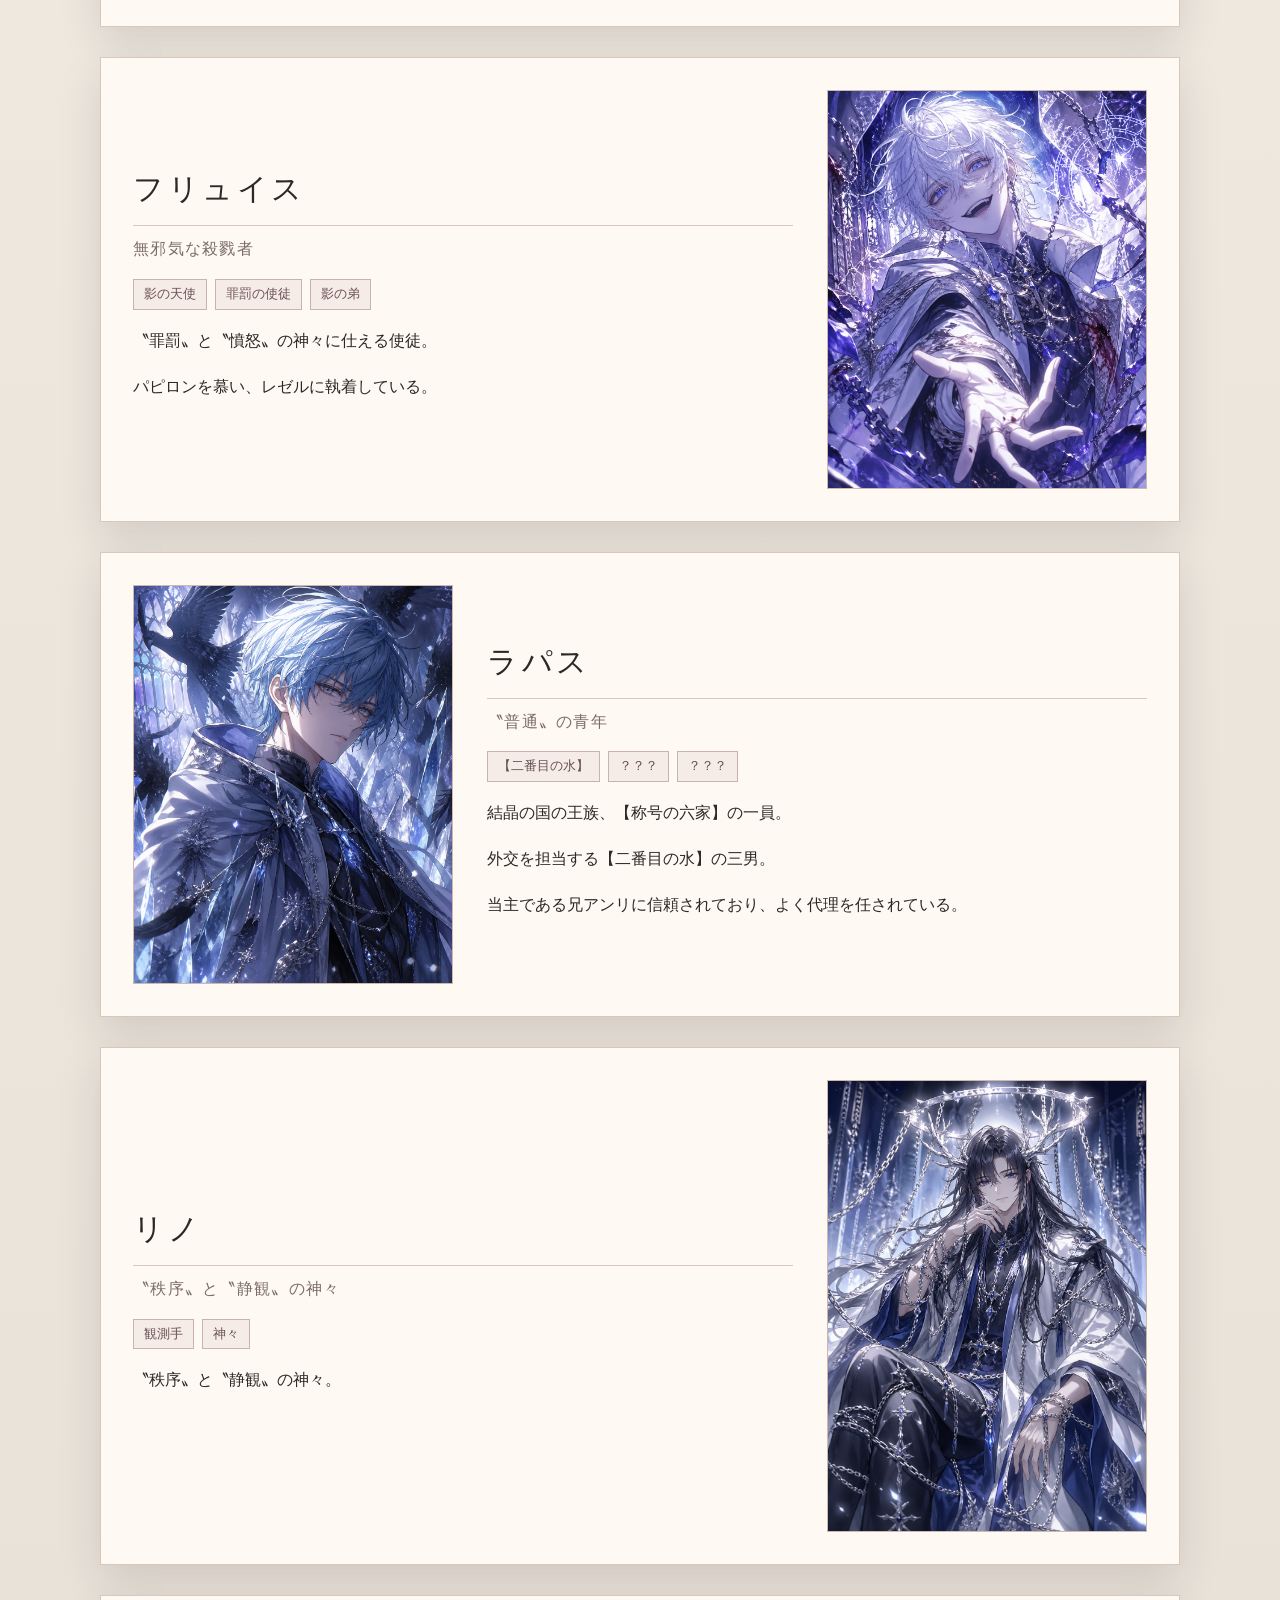
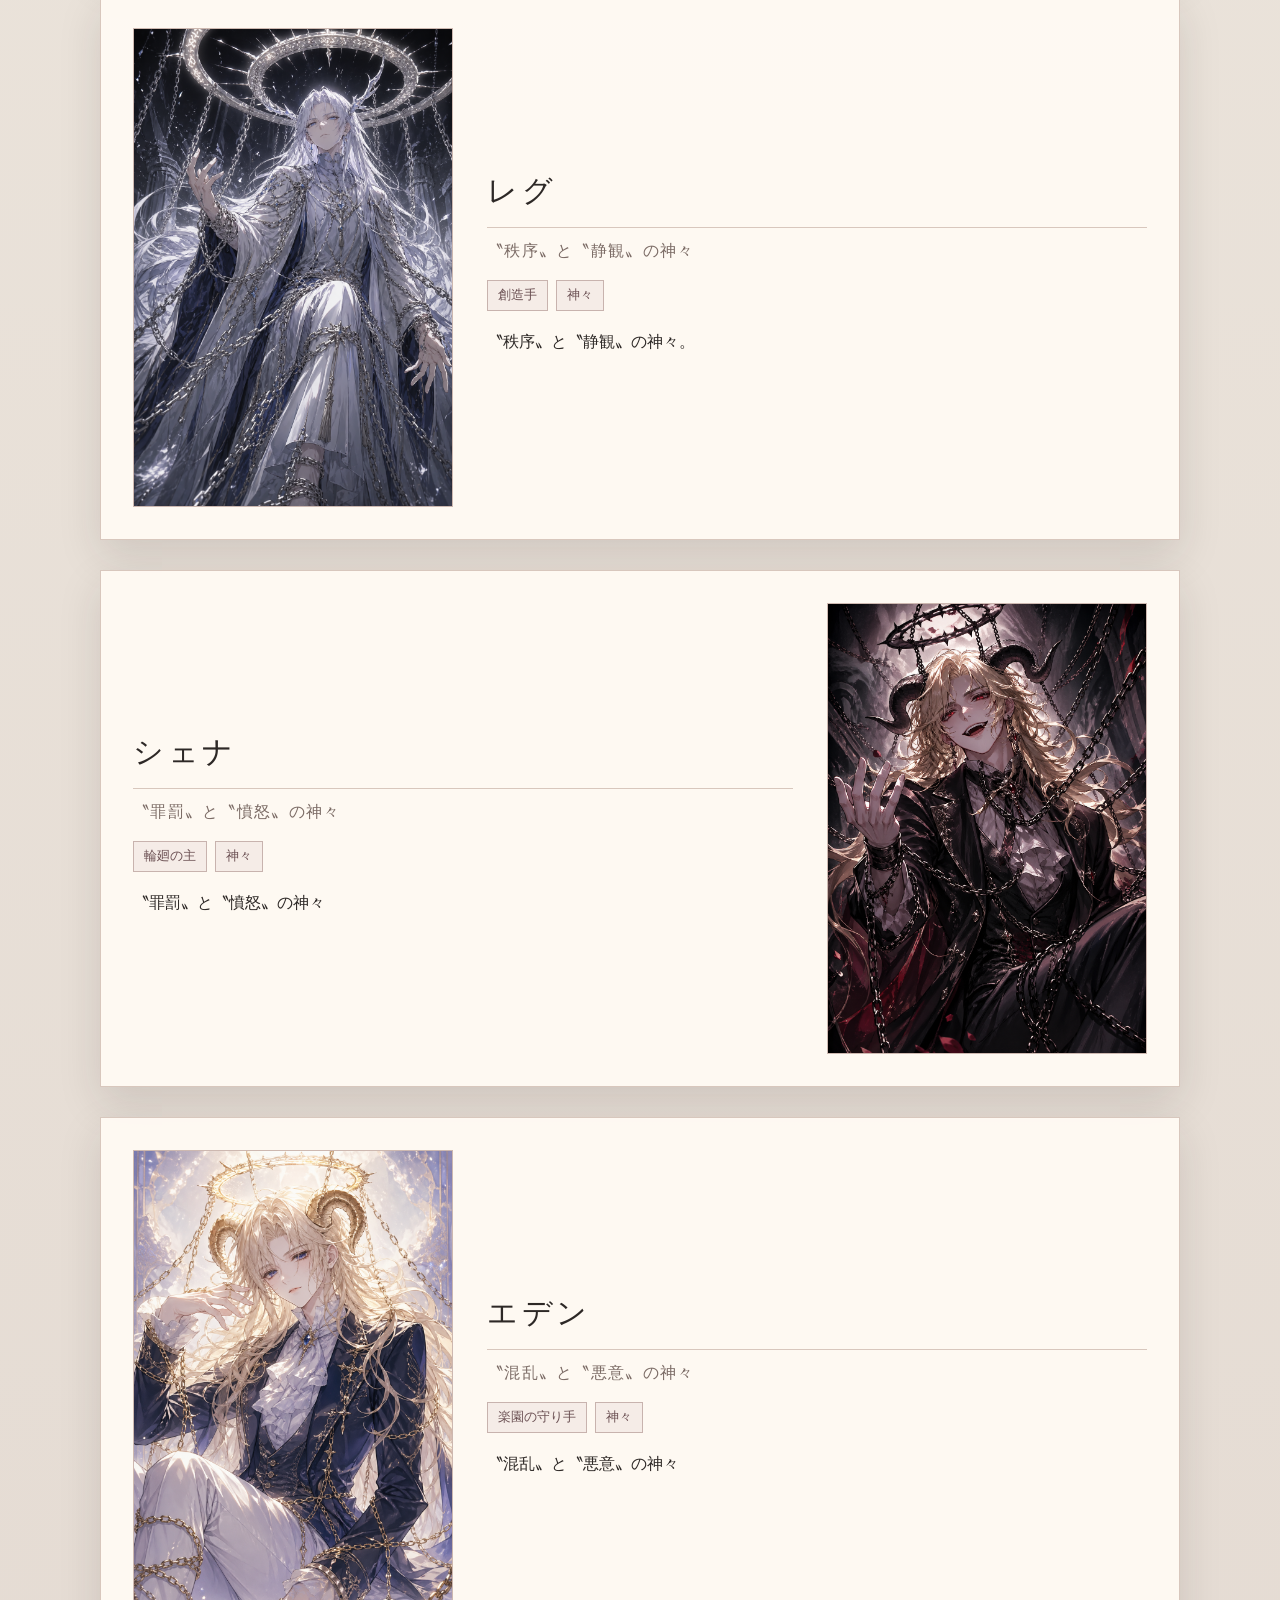
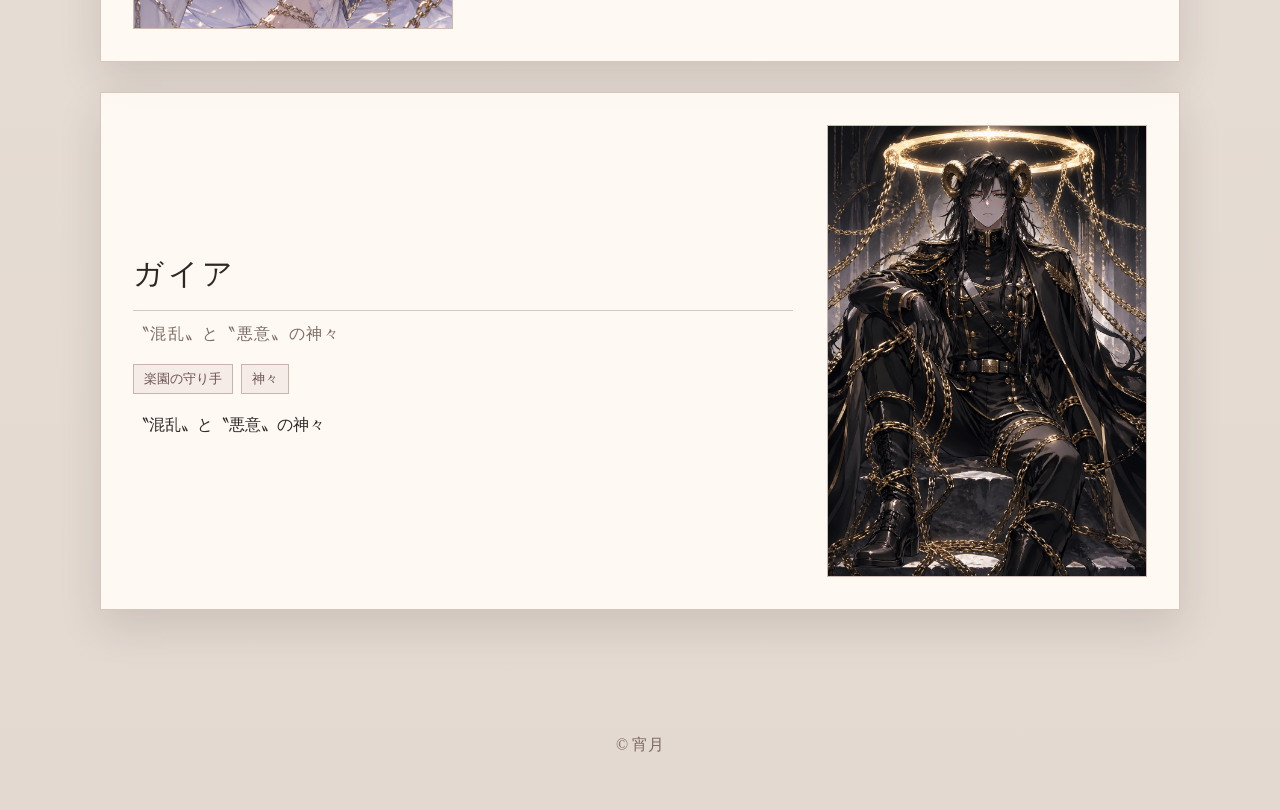
==== commit dd50ee27: "Update character tags for リノ and レグ" ====
--- a/character.html
+++ b/character.html
@@ -202,7 +202,7 @@
         <p class="character-role">〝秩序〟と〝静観〟の神々</p>
 
         <div class="novel-meta">
-          <span class="tag">秩序の双子</span>
+          <span class="tag">観測手</span>
           <span class="tag">神々</span>
         </div>
 
@@ -221,7 +221,7 @@
         <p class="character-role">〝秩序〟と〝静観〟の神々</p>
 
         <div class="novel-meta">
-          <span class="tag">秩序の双子</span>
+          <span class="tag">創造手</span>
           <span class="tag">神々</span>
         </div>
 
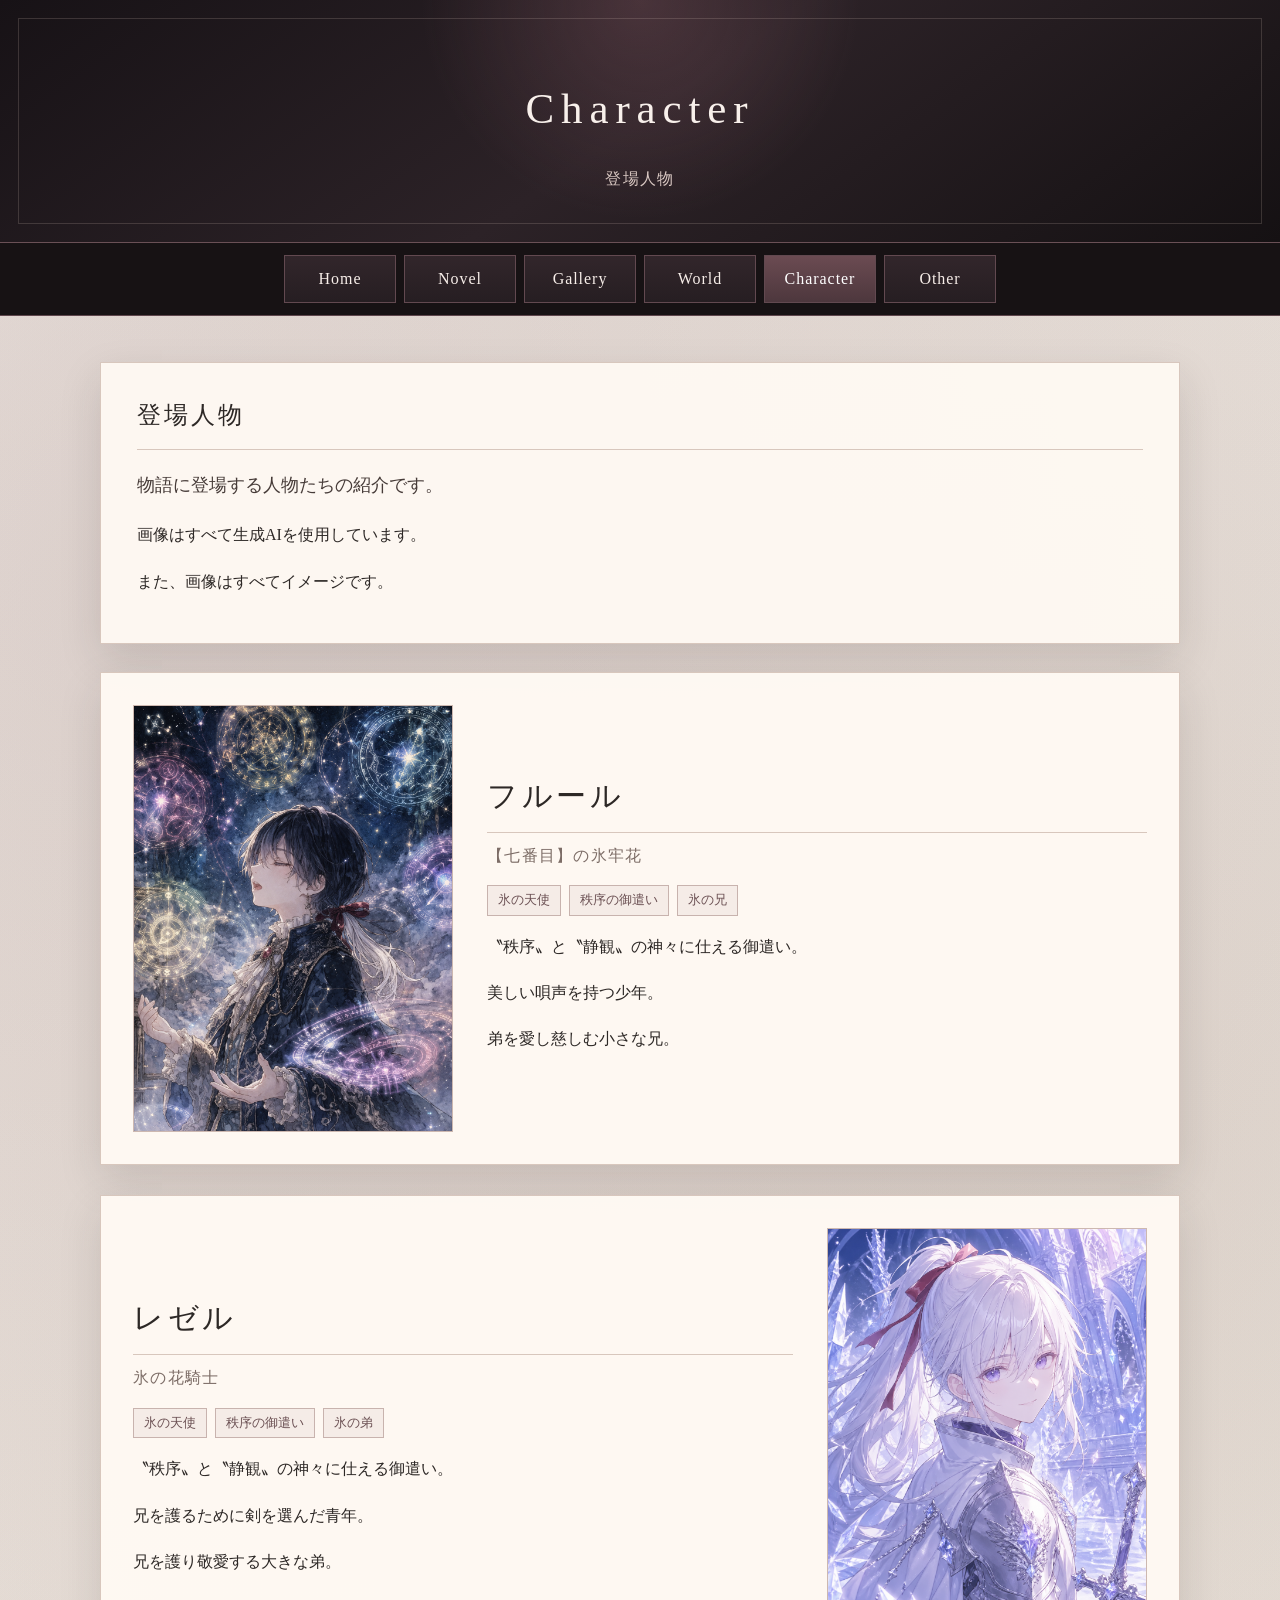
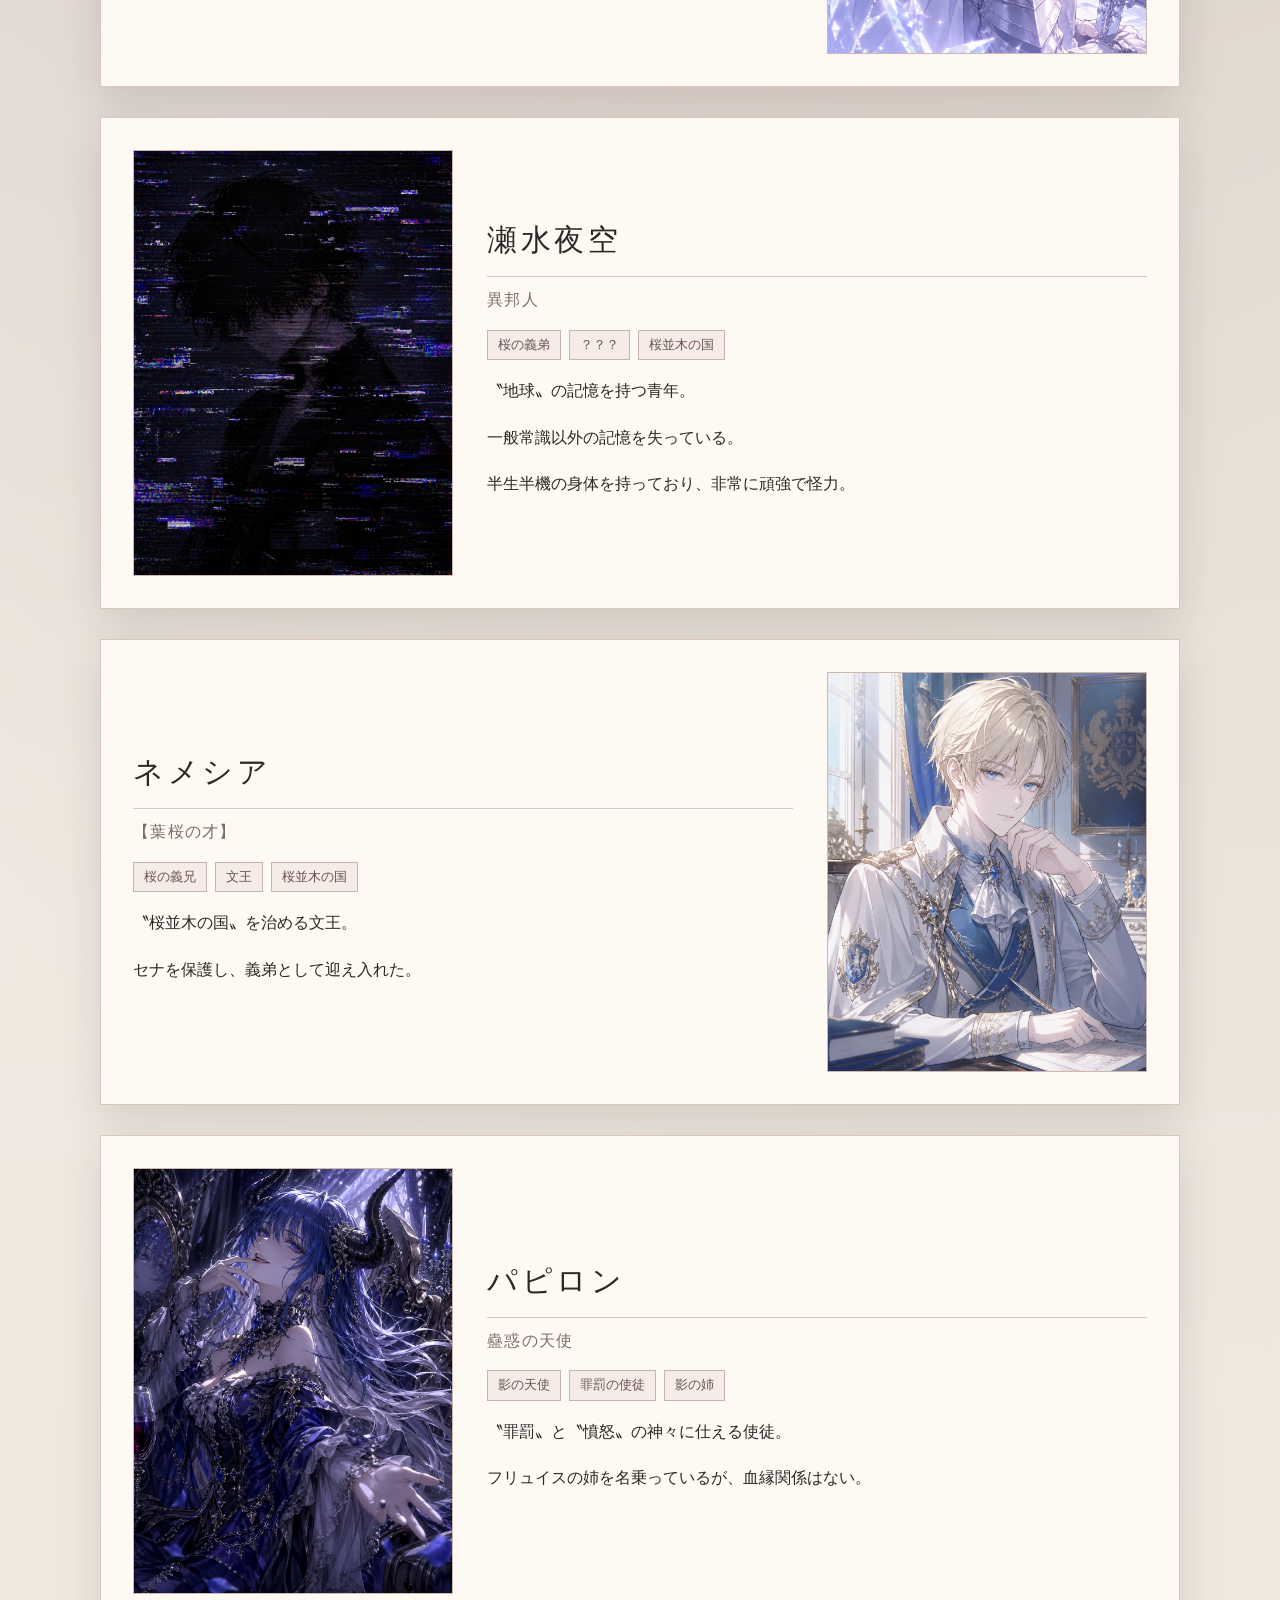
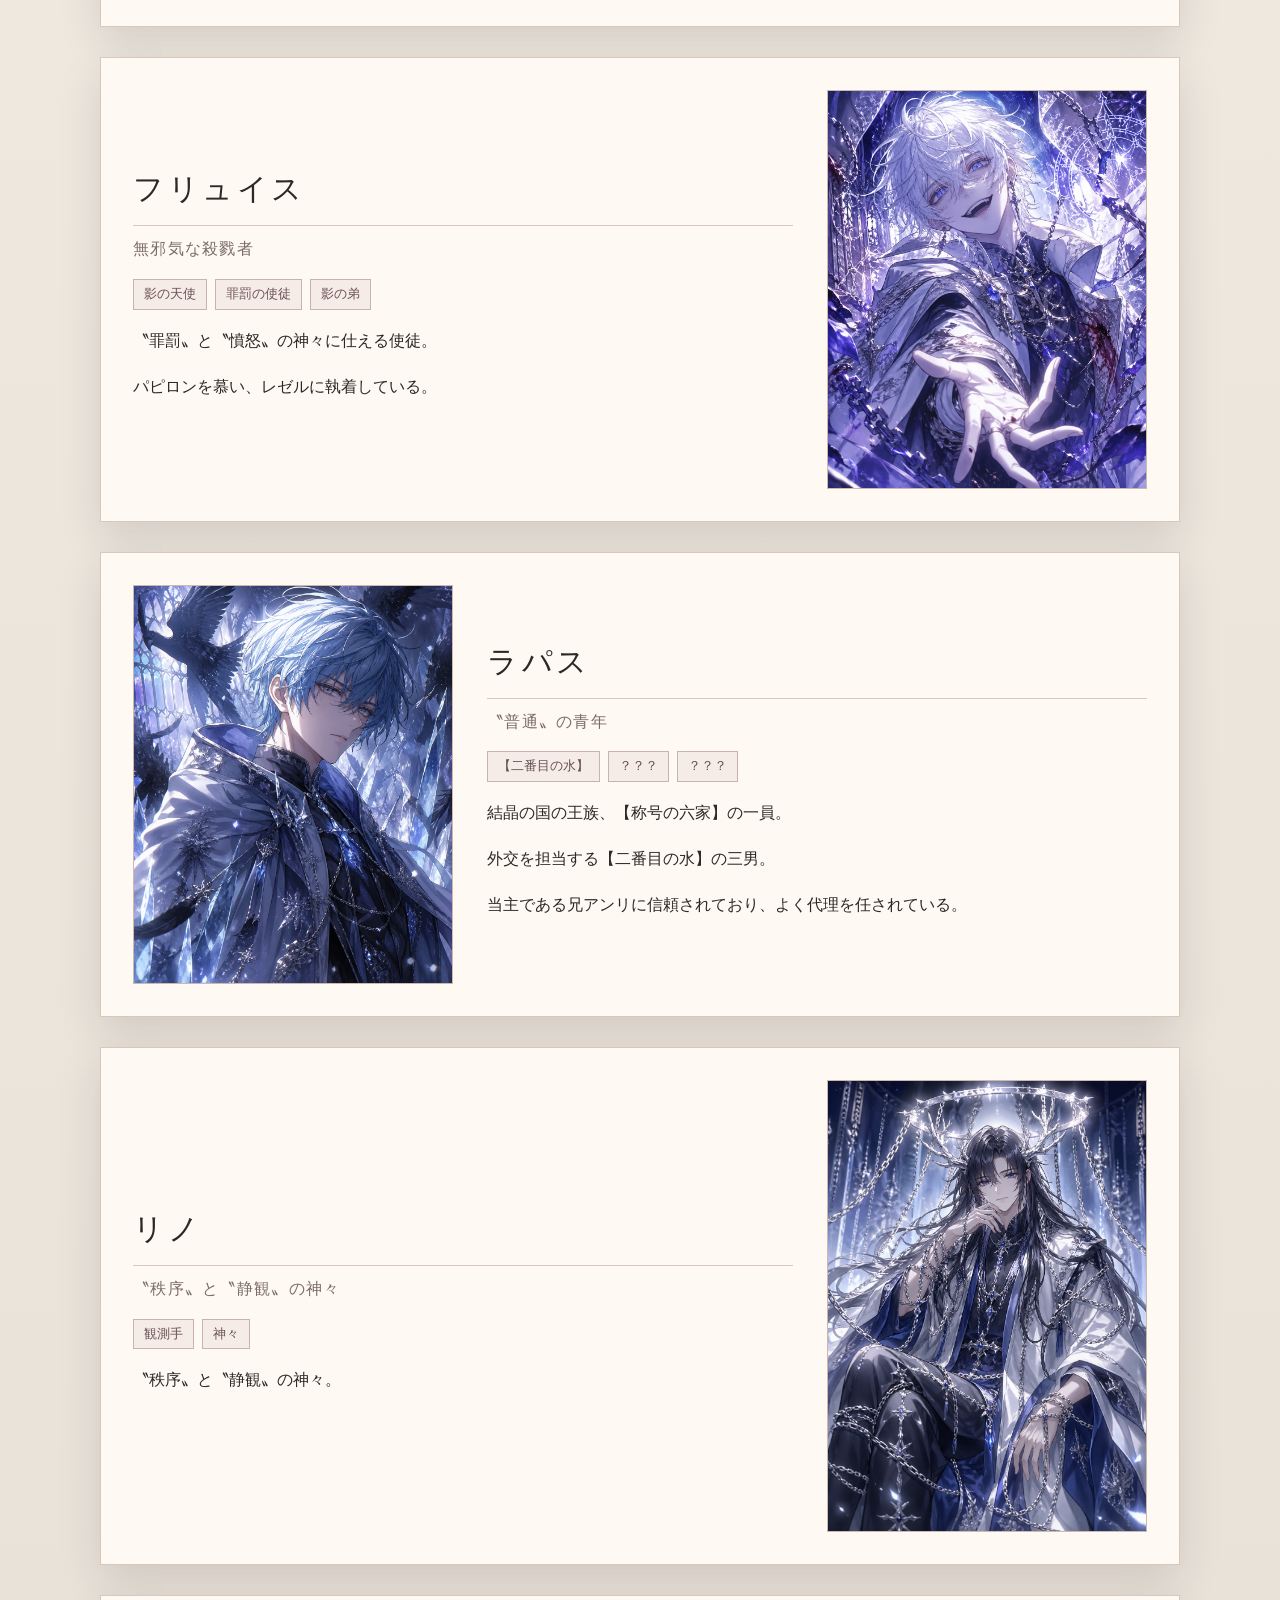
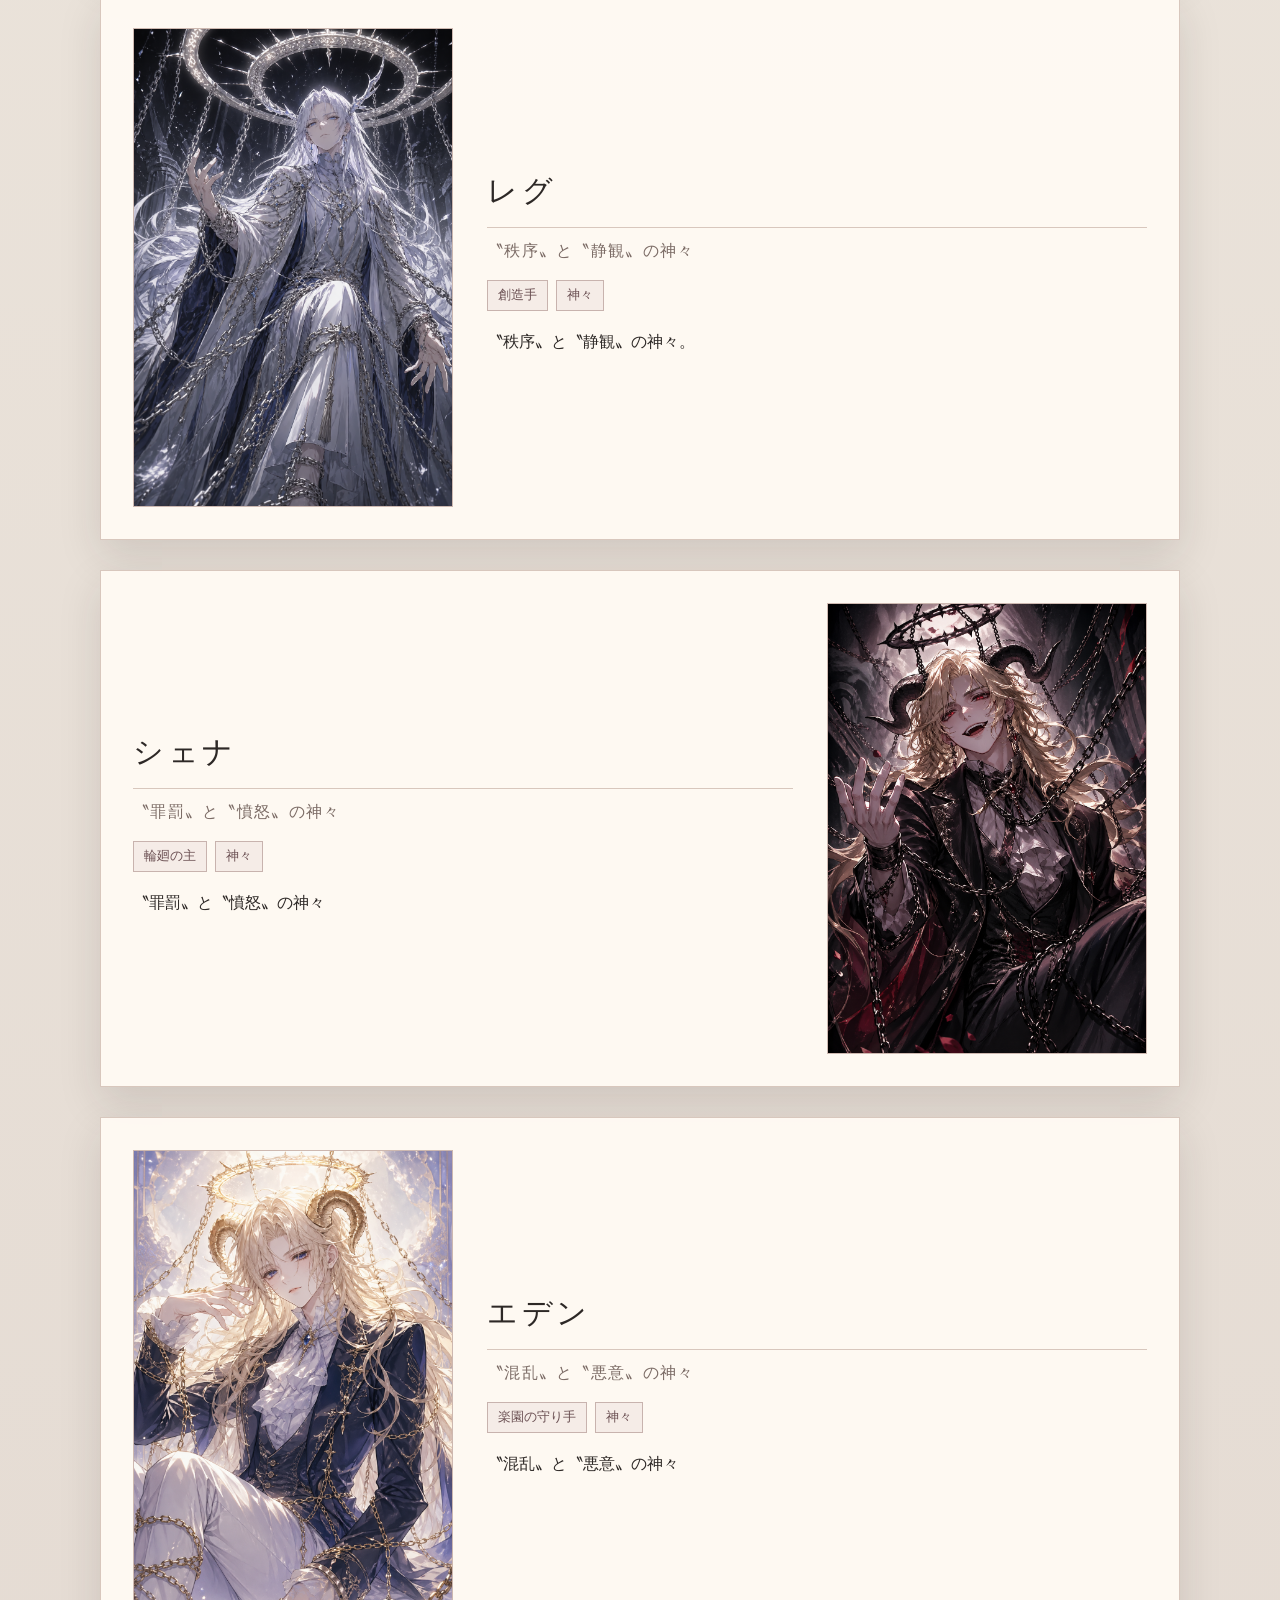
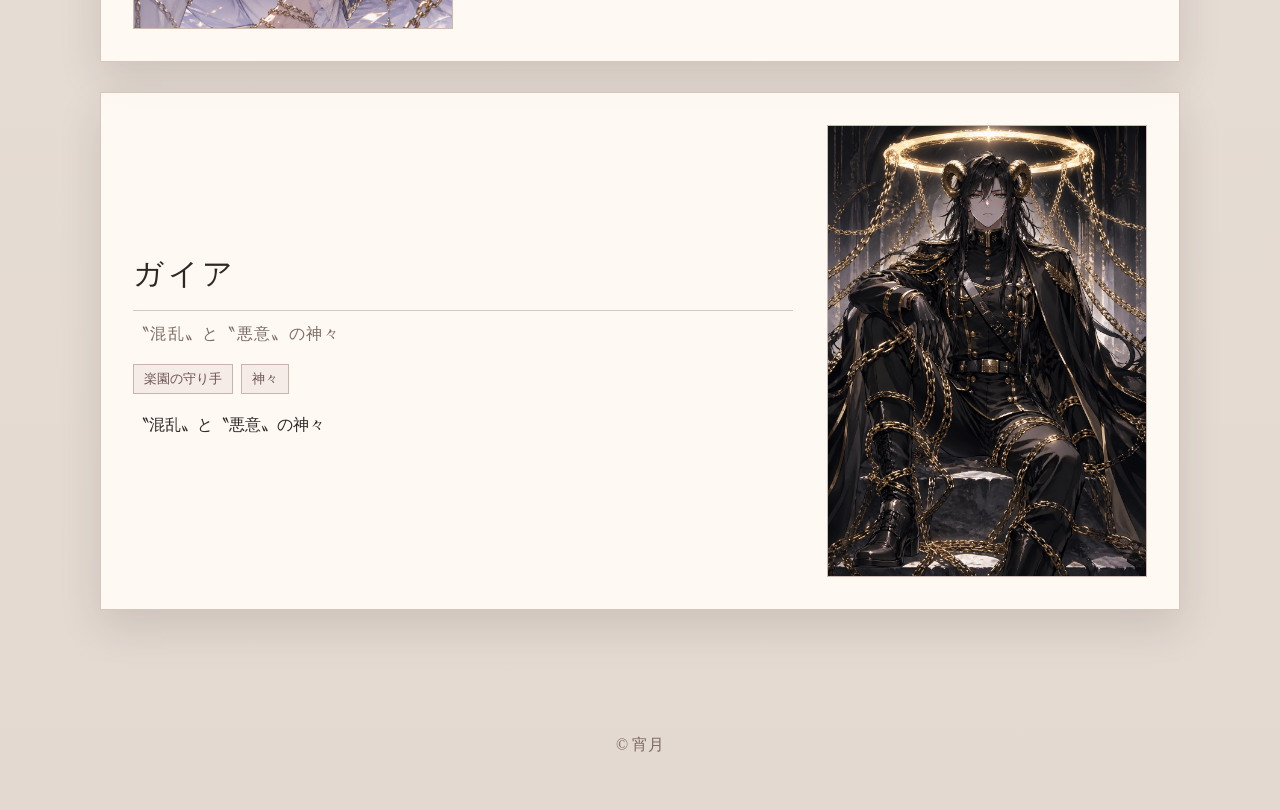
==== commit 55816e15: "Fix typo in character description" ====
--- a/character.html
+++ b/character.html
@@ -101,7 +101,7 @@
         <p>
           〝地球〟の記憶を持つ青年。
         <p>一般常識以外の記憶を失っている。
-        <p> 半生半機の身体を持っおり、非常に頑強で怪力。
+        <p> 半生半機の身体を持っており、非常に頑強で怪力。
         </p>
       </div>
     </article>
--- a/style.css
+++ b/style.css
@@ -678,3 +678,10 @@
     min-height:360px;
   }
 }
+
+.gallery-item img{
+  width:100%;
+  height:100%;
+  object-fit:cover;
+  display:block;
+}
